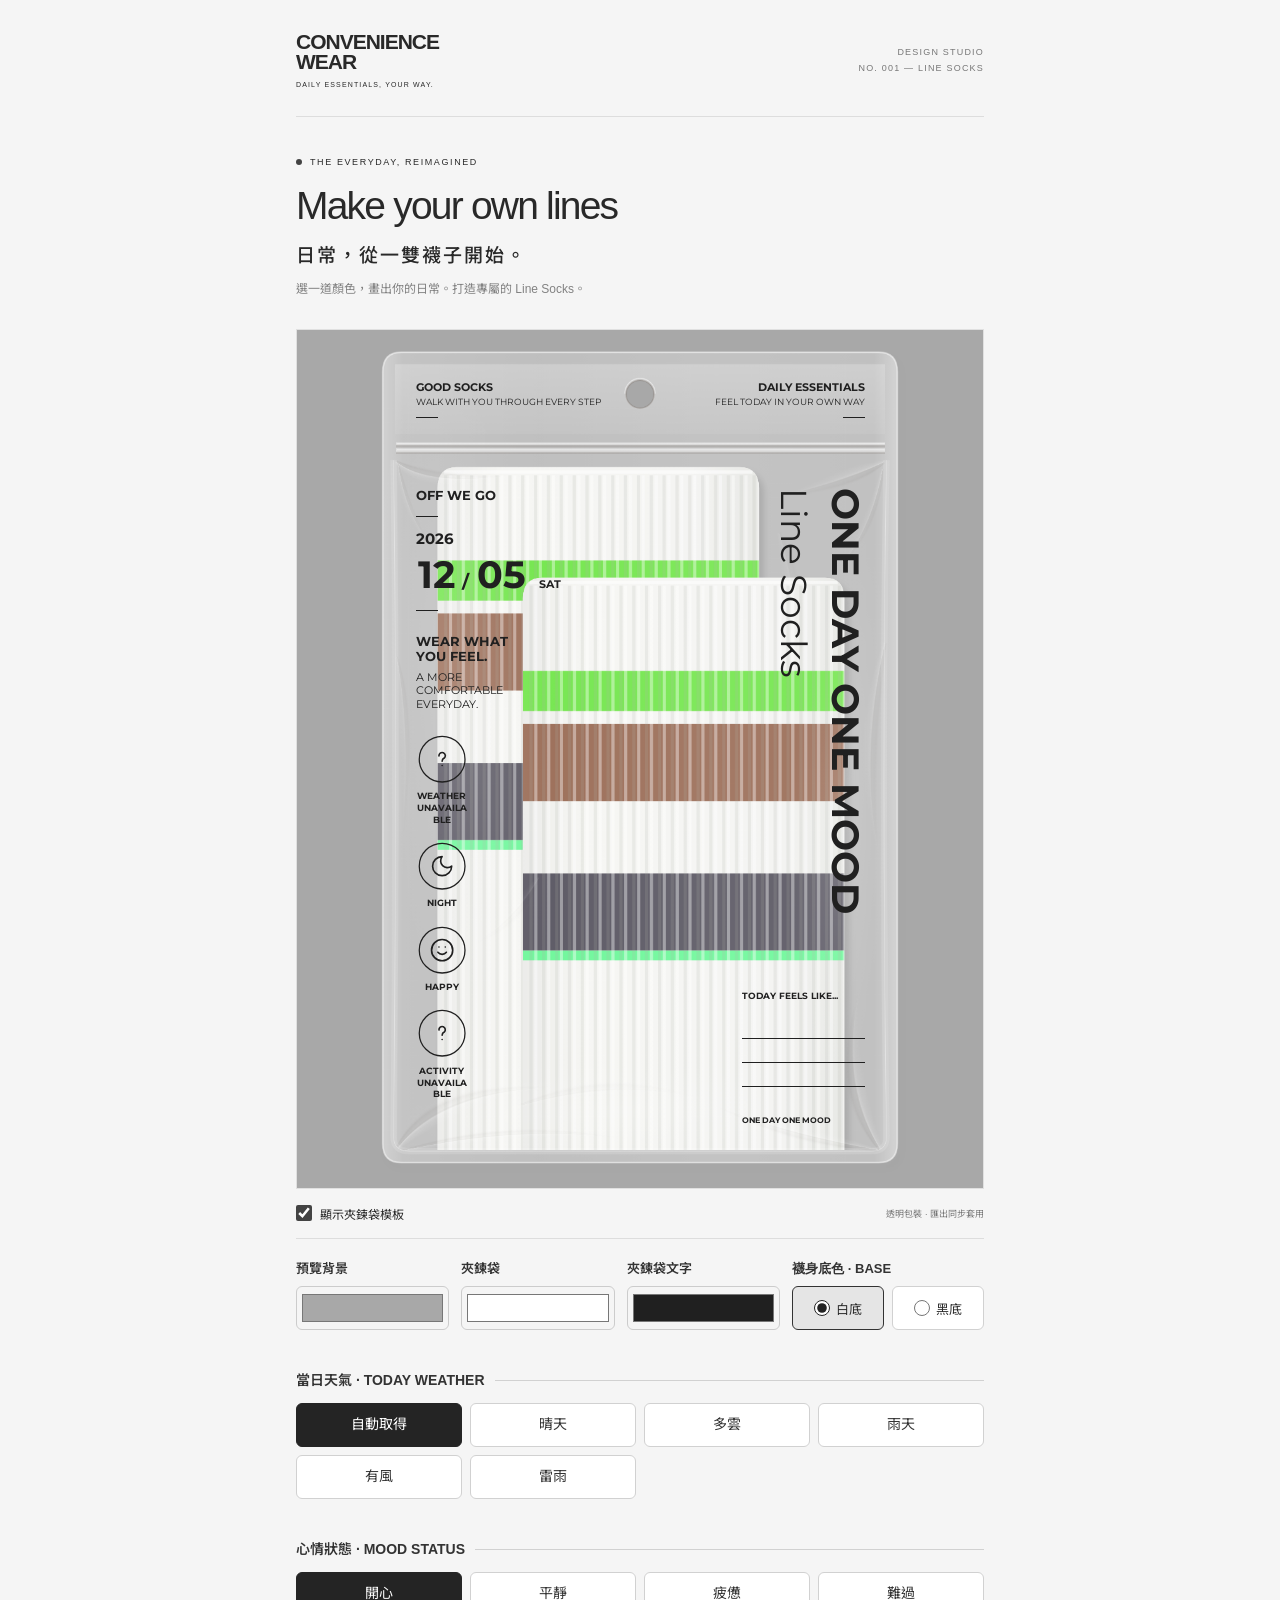
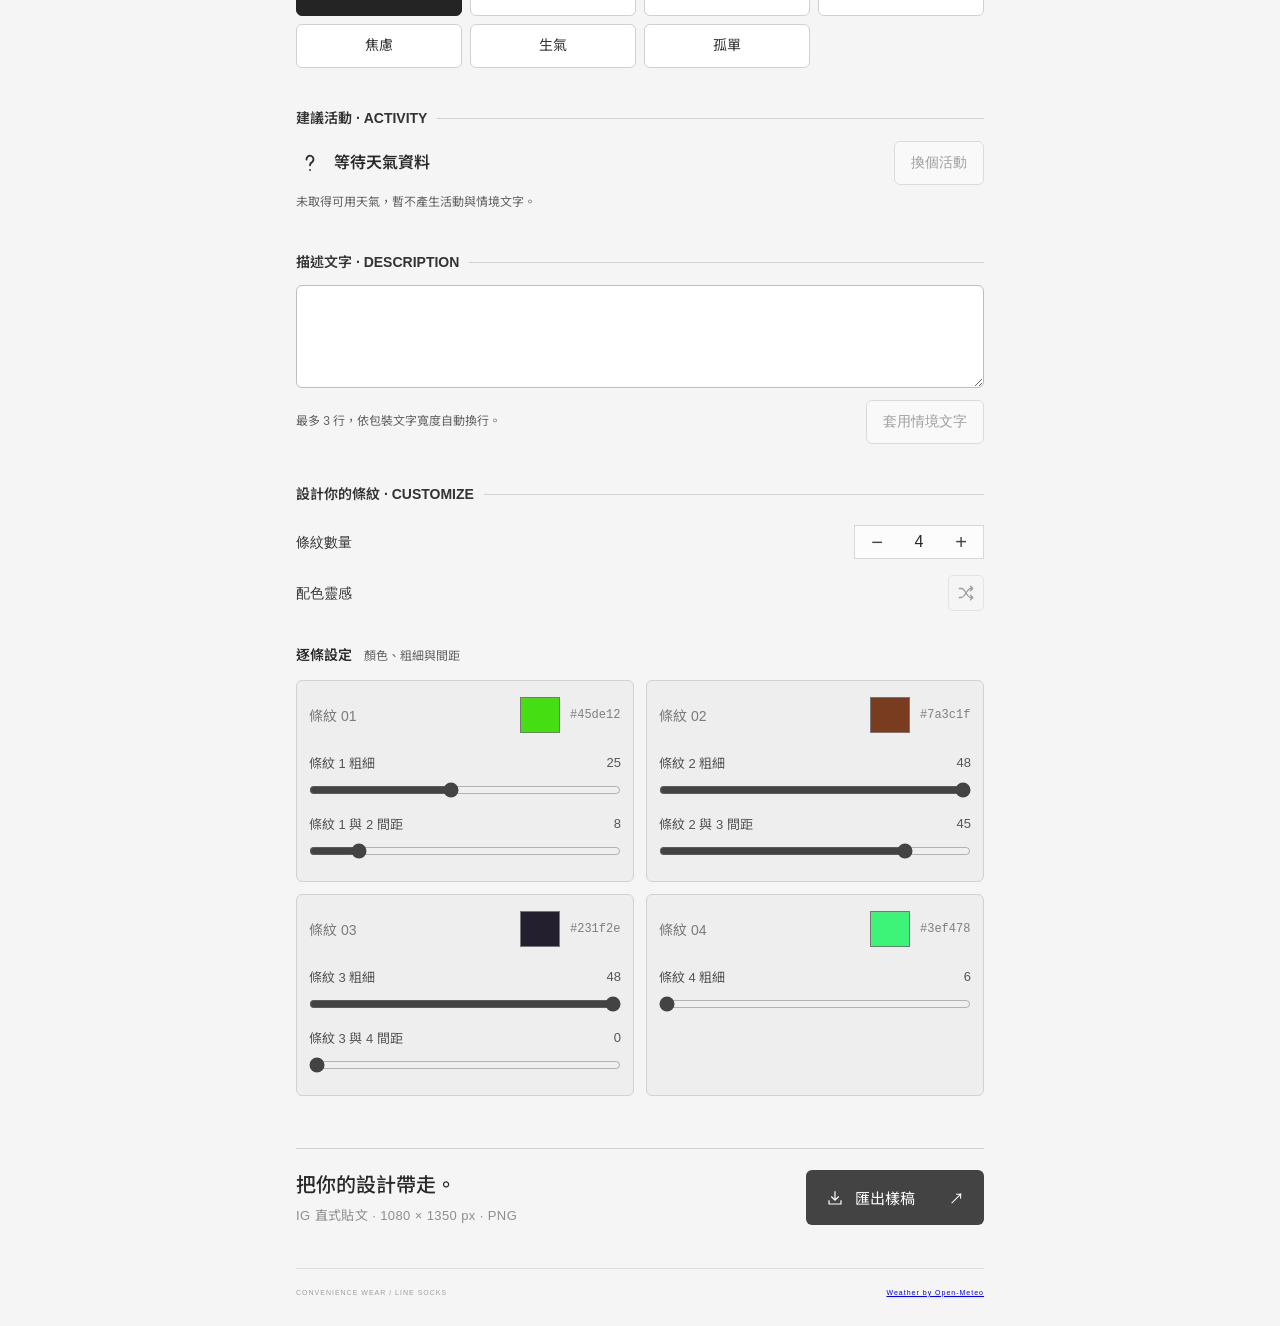
==== index.html @ b7a3df30 "Add files via upload" ====
<!doctype html>
<html lang="zh-Hant"><head>
<meta charset="UTF-8"><meta name="viewport" content="width=device-width, initial-scale=1">
<meta name="theme-color" content="#f5f5f5"><title>LINE SOCKS — 樣稿生成器</title>
<link rel="stylesheet" href="style.css"><script src="app.js" defer=""></script>
<link rel="stylesheet" href="https://fonts.googleapis.com/css2?family=Montserrat:wght@400;700&amp;display=swap"><link rel="stylesheet" href="https://fonts.googleapis.com/css2?family=Montserrat:wght@400;700&amp;display=swap"><link rel="stylesheet" href="https://fonts.googleapis.com/css2?family=Montserrat:wght@400;700&amp;display=swap"><link rel="stylesheet" href="https://fonts.googleapis.com/css2?family=Montserrat:wght@400;700&amp;display=swap"><link rel="stylesheet" href="https://fonts.googleapis.com/css2?family=Roboto%20Condensed:wght@400;700&amp;display=swap"><link rel="stylesheet" href="https://fonts.googleapis.com/css2?family=Montserrat:wght@400;700&amp;display=swap"><link rel="stylesheet" href="https://fonts.googleapis.com/css2?family=Oswald:wght@400;700&amp;display=swap"><link rel="stylesheet" href="https://fonts.googleapis.com/css2?family=Noto%20Sans%20TC:wght@400;700&amp;display=swap"><link rel="stylesheet" href="https://fonts.googleapis.com/css2?family=Inter:wght@400;700&amp;display=swap"><link rel="stylesheet" href="https://fonts.googleapis.com/css2?family=Roboto%20Condensed:wght@400;700&amp;display=swap"><link rel="stylesheet" href="https://fonts.googleapis.com/css2?family=Montserrat:wght@400;700&amp;display=swap"><script id="saved-developer-settings" type="application/json">{
  "version": 1,
  "textSizes": {
    "1": 14,
    "3": 14,
    "4": 20,
    "6": 24,
    "7": 60,
    "8": 18,
    "9": 20,
    "10": 18,
    "11": 16,
    "12": 16,
    "13": 16,
    "14": 14,
    "15": 14,
    "16": 14,
    "17": 14,
    "18": 60,
    "19": 56,
    "20": 14,
    "21": 16,
    "22": 16,
    "23": 16,
    "24": 16,
    "25": 12,
    "26": 12,
    "27": 12
  },
  "iconSizes": [
    40,
    40,
    40,
    40
  ],
  "ringSizes": [
    72,
    72,
    72,
    72
  ],
  "font": "Montserrat",
  "socks": {
    "scale": 260,
    "x": -160,
    "y": 710
  }
}</script></head>
<body>
<main class="app">
<header><a class="brand" href="./" aria-label="Line Socks 首頁">CONVENIENCE<br>WEAR<span>DAILY ESSENTIALS, YOUR WAY.</span></a><span class="edition">DESIGN STUDIO<br>NO. 001 — LINE SOCKS</span></header>
<section class="intro"><div class="eyebrow"><span class="dot"></span> THE EVERYDAY, REIMAGINED</div><h1>Make your own lines<span>日常，從一雙襪子開始。</span></h1><p>選一道顏色，畫出你的日常。打造專屬的 Line Socks。</p></section>
<section class="preview-section" aria-label="襪子樣稿預覽"><div class="preview-label"><span>YOUR LINE SOCKS</span><span><i></i> LIVE PREVIEW</span></div><canvas id="preview" width="1080" height="1350" aria-label="自訂條紋襪子預覽" class="" title="未取得天氣：請允許瀏覽器定位並確認網路。天色暫依本機 06:00–18:00 判斷。"></canvas><div id="package-text-layer" class="package-text-layer" aria-label="夾鍊袋文字">
  <div class="package-header">
    <div class="package-stack package-header-copy">
      <span class="package-text package-heading" data-text-key="0" data-size="18" style="font-size: 18px;">GOOD SOCKS</span>
      <span class="package-text package-small" data-text-key="1" data-size="11" style="font-size: 14px;">WALK WITH YOU THROUGH EVERY STEP</span>
      <div class="package-rule" aria-hidden="true"></div>
    </div>
    <div class="package-stack package-header-copy package-align-right">
      <span class="package-text package-heading" data-text-key="2" data-size="18" style="font-size: 18px;">DAILY ESSENTIALS</span>
      <span class="package-text package-small" data-text-key="3" data-size="11" style="font-size: 14px;">FEEL TODAY IN YOUR OWN WAY</span>
      <div class="package-rule" aria-hidden="true"></div>
    </div>
  </div>
  <div class="package-body">
    <div class="package-column package-left">
      <div class="package-stack package-date-block">
        <span class="package-text package-heading" data-text-key="4" data-size="22" style="font-size: 20px;">OFF WE GO</span>
        <div class="package-rule" aria-hidden="true"></div>
        <div class="package-stack package-calendar">
          <span class="package-text package-heading" data-text-key="6" data-size="24" data-dynamic="year" style="font-size: 24px;">2026</span>
          <div class="package-date-row">
            <div class="package-date-value">
              <span class="package-text package-heading" data-text-key="7" data-size="52" data-dynamic="month" style="font-size: 60px;">09</span>
              <span class="package-text package-heading" data-text-key="28" data-size="28" style="font-size: 28px;">/</span>
              <span class="package-text package-heading" data-text-key="29" data-size-source="7" data-size="52" data-dynamic="date" style="font-size: 60px;">13</span>
            </div>
            <span class="package-text package-heading" data-text-key="8" data-size="16" data-dynamic="weekday" style="font-size: 18px;">SUN</span>
          </div>
        </div>
        <div class="package-rule" aria-hidden="true"></div>
      </div>
      <div class="package-stack package-message">
        <span class="package-text package-heading" data-text-key="9" data-size="17" style="font-size: 20px;">WEAR WHAT YOU FEEL.</span>
        <span class="package-text" data-text-key="10" data-size="13" style="font-size: 18px;">A MORE COMFORTABLE EVERYDAY.</span>
      </div>
      <div class="package-status-list">
        <div class="package-status-item" data-status-index="0"><svg class="package-status-icon" aria-hidden="true" viewBox="0 0 76 76" width="76" height="76" data-icon="unknown"><circle fill="none" stroke="currentColor" stroke-width="2" cx="38" cy="38" r="36"></circle><svg viewBox="0 0 24 24" x="18" y="18" width="40" height="40"><path fill="none" stroke="currentColor" stroke-width="1.55" stroke-linecap="round" stroke-linejoin="round" d="M9 9a3 3 0 1 1 5 2c-2 1-2 2-2 3 M12 18h.01"></path></svg></svg><span class="package-text package-caption package-heading" data-text-key="14" data-size="12" data-dynamic="weather" style="font-size: 14px;">WEATHER UNAVAILABLE</span></div>
        <div class="package-status-item" data-status-index="1"><svg class="package-status-icon" aria-hidden="true" viewBox="0 0 76 76" width="76" height="76" data-icon="sunny"><circle fill="none" stroke="currentColor" stroke-width="2" cx="38" cy="38" r="36"></circle><svg viewBox="0 0 24 24" x="18" y="18" width="40" height="40"><path fill="none" stroke="currentColor" stroke-width="1.55" stroke-linecap="round" stroke-linejoin="round" d="M12 2v2 M12 20v2 M4.93 4.93l1.41 1.41 M17.66 17.66l1.41 1.41 M2 12h2 M20 12h2 M6.34 17.66l-1.41 1.41 M19.07 4.93l-1.41 1.41 M16 12a4 4 0 1 1-8 0 4 4 0 0 1 8 0"></path></svg></svg><span class="package-text package-caption package-heading" data-text-key="15" data-size="12" data-dynamic="day" style="font-size: 14px;">DAY</span></div>
        <div class="package-status-item" data-status-index="2"><svg class="package-status-icon" aria-hidden="true" viewBox="0 0 76 76" width="76" height="76" data-icon="happy"><circle fill="none" stroke="currentColor" stroke-width="2" cx="38" cy="38" r="36"></circle><svg viewBox="0 0 24 24" x="18" y="18" width="40" height="40"><path fill="none" stroke="currentColor" stroke-width="1.55" stroke-linecap="round" stroke-linejoin="round" d="M12 22a10 10 0 1 0 0-20 10 10 0 0 0 0 20 M8 14s1.5 2 4 2 4-2 4-2 M9 9h.01 M15 9h.01"></path></svg></svg><span class="package-text package-caption package-heading" data-text-key="16" data-size="12" data-dynamic="mood" style="font-size: 14px;">HAPPY</span></div>
        <div class="package-status-item" data-status-index="3"><svg class="package-status-icon" aria-hidden="true" viewBox="0 0 76 76" width="76" height="76" data-icon="dream"><circle fill="none" stroke="currentColor" stroke-width="2" cx="38" cy="38" r="36"></circle><svg viewBox="0 0 24 24" x="18" y="18" width="40" height="40"><path fill="none" stroke="currentColor" stroke-width="1.55" stroke-linecap="round" stroke-linejoin="round" d="M21 15a4 4 0 0 1-4 4H8l-5 3V7a4 4 0 0 1 4-4h10a4 4 0 0 1 4 4Z"></path></svg></svg><span class="package-text package-caption package-heading" data-text-key="17" data-dynamic="activity" data-size="12" style="font-size: 14px;">THOUGHT</span></div>
      </div>
    </div>
    <div class="package-column package-right">
      <div class="package-brand">
        <span class="package-text package-product" data-text-key="19" data-size="36" style="font-size: 56px;">Line Socks</span>
        <span class="package-text package-heading package-slogan" data-text-key="18" data-size="52" style="font-size: 60px;">ONE DAY ONE MOOD</span>
      </div>
      <div class="package-stack package-note">
        <span class="package-text package-heading" data-text-key="20" data-size="17" style="font-size: 14px;">TODAY FEELS LIKE...</span>
        <div class="package-note-lines">
          <span class="package-text package-description" data-text-key="22" data-size="14" data-dynamic="note"></span>
          <div class="package-rule package-rule-full" aria-hidden="true"></div>
          <div class="package-rule package-rule-full" aria-hidden="true"></div>
          <div class="package-rule package-rule-full" aria-hidden="true"></div>
        </div>
      </div>
      <span class="package-text package-heading package-footer-copy" data-text-key="25" data-size="15" style="font-size: 12px;">ONE DAY ONE MOOD</span>
    </div>
  </div>
</div><div class="preview-footer"><span>CREW SOCKS / RIBBED COTTON</span><span>01 — 01</span></div></section>
<div class="packaging-control"><label for="packaging"><input id="packaging" type="checkbox" checked=""> 顯示夾鍊袋模板</label><span>透明包裝 · 匯出同步套用</span></div>
<details class="developer-panel" id="developer-panel" style="display: none"><summary aria-label="展開或收合開發者工具" title="開發者工具"><svg viewBox="0 0 24 24" width="18" height="18" fill="none" stroke="currentColor" stroke-width="1.5" aria-hidden="true"><path d="m9 3-1 3-3 1-2 4 2 2v3l4 3 3-1 3 1 4-3v-3l2-2-2-4-3-1-1-3Z"></path><circle cx="12" cy="11" r="3"></circle></svg>開發者工具<span>包裝與襪子設定</span></summary><div class="developer-body"><p>尺寸以 1080 × 1350 畫布為基準。放大文字可能超出原有版面。</p><button type="button" id="save-html-settings">儲存設定到 HTML</button><p id="save-html-status" role="status"></p><button type="button" id="reset-package-sizes" class="text-button">重設包裝尺寸</button><label class="font-picker" for="package-font">包裝字型<select id="package-font"><option value="Arial">Arial（系統預設）</option><option value="Inter">Inter</option><option value="Roboto">Roboto</option><option value="Roboto Condensed">Roboto Condensed</option><option value="Montserrat">Montserrat</option><option value="Mallory">Mallory（本機字型）</option><option value="Oswald">Oswald</option><option value="Noto Sans TC">Noto Sans TC</option></select></label><p id="font-status" role="status">Google Fonts 已載入</p><h3>袋內襪子位置與縮放</h3><p class="axis-help">X：左右移動 · Y：上下移動。超出袋身的部分會自動裁切；僅套用於顯示夾鍊袋時。</p><label class="sock-axis" for="bag-sock-scale"><span>縮放</span><output id="bag-sock-scale-value" for="bag-sock-scale">260%</output><input id="bag-sock-scale" type="range" min="25" max="400" step="1" value="100"></label><label class="sock-axis" for="bag-sock-x"><span>X 軸位置</span><output id="bag-sock-x-value" for="bag-sock-x">-160 px</output><input id="bag-sock-x" type="range" min="-600" max="600" step="1" value="0"></label><label class="sock-axis" for="bag-sock-y"><span>Y 軸位置</span><output id="bag-sock-y-value" for="bag-sock-y">710 px</output><input id="bag-sock-y" type="range" min="-800" max="800" step="1" value="0"></label><button id="reset-bag-socks" type="button" class="text-button">重設袋內襪子</button><h3>文字字級</h3><div id="package-font-controls"></div><h3>圖示與外圈尺寸</h3><div id="package-icon-controls"></div></div></details>
<section class="scene-editor user-section" aria-label="配色設定"><div id="scene-color-controls"></div><div class="sock-base-inline" role="group" aria-labelledby="sock-base-label"><span id="sock-base-label" class="control-title">襪身底色 · BASE</span><div class="sock-base-options"><label><input type="radio" name="sock-base" value="white" checked> 白底</label><label><input type="radio" name="sock-base" value="black"> 黑底</label></div></div></section>
<section class="mood-editor user-section" aria-labelledby="weather-title"><div class="mood-fields"><fieldset class="icon-field"><legend id="weather-title" class="control-title">當日天氣 · TODAY WEATHER</legend><div id="weather-choice" class="icon-options"></div></fieldset></div></section>
<section class="mood-editor user-section" aria-labelledby="mood-title"><div class="mood-fields"><fieldset class="icon-field"><legend id="mood-title" class="control-title">心情狀態 · MOOD STATUS</legend><div id="mood-choice" class="icon-options"></div></fieldset></div></section>
<section class="mood-editor user-section" aria-labelledby="activity-title"><div class="mood-fields"><fieldset class="icon-field activity-field"><legend id="activity-title" class="control-title">建議活動 · ACTIVITY</legend>
<div class="activity-toolbar"><div id="activity-result" class="activity-result" aria-live="polite">等待情境資料</div>
<button type="button" id="regenerate-activity" disabled>換個活動</button></div>
<p id="scenario-status" role="status">載入情境資料中…</p>
<label id="scenario-file-field" hidden>載入情境 JSON<input id="scenario-file" type="file" accept=".json,application/json"></label>
</fieldset></div></section>
<section class="mood-editor user-section" aria-labelledby="description-title"><div class="mood-fields"><div class="note-field"><label id="description-title" for="mood-note" class="control-title">描述文字 · DESCRIPTION</label><textarea id="mood-note" rows="3" aria-describedby="note-help"></textarea><div class="note-toolbar"><span id="note-help">最多 3 行，依包裝文字寬度自動換行。</span><button type="button" id="apply-thought" disabled>套用情境文字</button></div></div></div></section>
<section class="editor user-section" aria-labelledby="editor-title"><div class="section-heading"><h2 id="editor-title" class="control-title">設計你的條紋 · CUSTOMIZE</h2></div>
<div class="control-row"><label for="count" class="setting-label"><span class="number">01</span>條紋數量</label><div class="stepper"><button id="minus" aria-label="減少條紋" type="button">−</button><output id="count-output">6</output><button id="plus" aria-label="增加條紋" type="button" disabled="">+</button></div><input type="hidden" id="count" value="6"></div>
<div class="preset-row scenario-palette-row">

<div class="palette-toolbar"><span id="palette-label" class="setting-label"><span class="number">02</span>配色靈感</span><div id="presets" aria-labelledby="palette-label"></div><button id="generate-stripes" type="button" disabled aria-label="重組條紋" title="重組條紋"><svg width="18" height="18" viewBox="0 0 24 24" fill="none" stroke="currentColor" stroke-width="1.7" stroke-linecap="round" stroke-linejoin="round" aria-hidden="true"><path d="m18 3 3 3-3 3M18 15l3 3-3 3M3 6h3c5 0 7 12 12 12h3M3 18h3c2 0 4-3 6-6s4-6 6-6h3"/></svg></button></div>
</div>
<section class="stripe-settings" aria-labelledby="stripe-settings-title"><h3 id="stripe-settings-title">逐條設定<span>顏色、粗細與間距</span></h3><div id="colors"></div></section>

</section>
<section class="export-section"><div><h2>把你的設計帶走。</h2><p>IG 直式貼文 · 1080 × 1350 px · PNG</p></div><button id="export" type="button"><svg width="18" height="18" viewBox="0 0 24 24" fill="none" stroke="currentColor" stroke-width="1.6" aria-hidden="true"><path d="M12 3v12m-5-5 5 5 5-5M4 15v5h16v-5"></path></svg>匯出樣稿<span>↗</span></button><p id="status" role="status" aria-live="polite"></p></section>
<footer><span>CONVENIENCE WEAR / LINE SOCKS</span><a href="https://open-meteo.com/" target="_blank" rel="noopener noreferrer">Weather by Open-Meteo</a></footer>
</main>

<div id="codex-browser-sidebar-comments-root" style="position: fixed; inset: 0px; pointer-events: none; z-index: 2147483647;"></div>

</body></html>
---- style.css ----
:root{color-scheme:light;--paper:#f5f5f5;--ink:#292929;--muted:#888888;--line:#dddddd;--accent:#434343}*{box-sizing:border-box}body{margin:0;background:var(--paper);color:var(--ink);font-family:Arial,"Noto Sans TC",sans-serif;-webkit-font-smoothing:antialiased}button,input{font:inherit}button{cursor:pointer}button:focus-visible,a:focus-visible,input:focus-visible{outline:3px solid #afafaf;outline-offset:4px}.app{max-width:768px;margin:auto;padding:0 40px}header{display:flex;align-items:center;justify-content:space-between;border-bottom:1px solid var(--line);padding:32px 0 27px}.brand{font-size:21px;line-height:.95;letter-spacing:-1px;font-weight:900;text-decoration:none;color:var(--ink)}.brand span{display:block;font-size:7px;letter-spacing:1.15px;margin-top:10px;font-weight:400}.edition{text-align:right;font-size:9px;letter-spacing:1.2px;line-height:1.8;color:#777777}.intro{padding:40px 0 29px}.eyebrow{font-size:9px;letter-spacing:1.6px;display:flex;gap:8px;align-items:center}.dot{height:6px;width:6px;border-radius:50%;background:var(--accent)}h1{font-size:39px;letter-spacing:-1.8px;font-weight:500;margin:17px 0 12px}h1 span{display:block;font-size:19px;letter-spacing:2px;margin-top:12px;font-weight:500}.intro p{font-size:12px;color:#828282;line-height:1.8;margin:0}.preview-section{position:relative;border:1px solid #e0e0e0;background:#ebebeb;overflow:hidden}.preview-label,.preview-footer{position:absolute;left:22px;right:22px;display:flex;justify-content:space-between;z-index:1;font-size:8px;letter-spacing:1.1px;color:#787878}.preview-label{top:20px}.preview-label span:last-child{display:flex;align-items:center;gap:5px}.preview-label i{width:4px;height:4px;background:#717171;border-radius:50%}.preview-footer{bottom:17px;font-size:7px}canvas{display:block;width:100%;height:auto}.editor{margin-top:31px}.section-heading{display:flex;justify-content:space-between;align-items:center;padding-bottom:20px;border-bottom:1px solid var(--line)}h2,h3{margin:0;font-size:14px;font-weight:500}.section-heading h2 span{font-size:11px;color:#949494;margin-left:10px;font-weight:400}.text-button{background:none;border:0;font-size:11px;color:#7b7b7b;padding:8px 0 8px 12px}.control-row{display:flex;align-items:center;justify-content:space-between;flex-wrap:wrap;padding:20px 0;border-bottom:1px solid var(--line)}label,h3{font-size:12px}.number{font-size:9px;letter-spacing:.5px;color:#989898;margin-right:13px}.stepper{display:flex;align-items:center;border:1px solid #d8d8d8;background:#fcfcfc;height:34px}.stepper button{border:0;background:none;width:36px;height:32px;font-size:19px;color:var(--accent)}.stepper button:disabled{opacity:.25;cursor:default}.stepper output{font-size:12px;min-width:29px;text-align:center}.thickness output{font-size:11px;color:#777777}.range-wrap{width:100%;display:flex;align-items:center;gap:16px;margin-top:21px;color:#929292;font-size:10px}input[type=range]{width:100%;height:3px;accent-color:var(--accent);cursor:pointer}.color-heading{display:flex;align-items:center;justify-content:space-between;padding:23px 0 17px}.color-heading>span{font-size:9px;color:#979797}.color-row{display:flex;align-items:center;gap:11px;margin-bottom:9px;background:#eeeeee;padding:11px 13px}.color-row>span{font-size:10px;min-width:47px;color:#7a7a7a}.swatches{display:flex;gap:8px;flex:1}.swatch{border:2px solid transparent;background:var(--swatch);width:23px;height:23px;border-radius:50%;box-shadow:inset 0 0 0 1px #0000000c;padding:0}.swatch[aria-pressed=true]{outline:1px solid var(--accent);outline-offset:3px}.custom-color{width:24px;height:24px;padding:0;border:0;background:none;cursor:pointer}.hex{font-family:monospace;font-size:10px;color:#7f7f7f;min-width:51px}.preset-row{display:flex;align-items:center;gap:15px;padding:16px 0 4px}.preset-row>span{font-size:10px;color:#8e8e8e}#presets{display:flex;gap:7px}.preset{display:flex;gap:3px;border:1px solid #dbdbdb;border-radius:20px;padding:7px 10px;background:transparent}.preset i{width:10px;height:10px;border-radius:50%}.export-section{margin-top:29px;border-top:1px solid var(--line);padding:26px 0 23px;display:flex;align-items:center;justify-content:space-between;flex-wrap:wrap}.export-section h2{font-size:15px}.export-section p{font-size:9px;color:#8e8e8e;letter-spacing:.4px;margin:8px 0 0}#export{display:flex;align-items:center;gap:11px;background:var(--accent);color:white;border:0;padding:17px 20px;font-size:12px;min-width:178px}#export:hover{background:#333333}#export>span{margin-left:auto}#export:disabled{opacity:.6}#status{width:100%;min-height:13px}footer{padding:20px 0 30px;border-top:1px solid var(--line);display:flex;justify-content:space-between;font-size:7px;letter-spacing:1px;color:#9d9d9d}@media(min-width:600px){.preview-section{max-height:650px}canvas{width:100%;max-height:650px;object-fit:contain}}@media(max-width:520px){.app{padding:0 20px}header{padding:24px 0}.intro{padding-top:31px}h1{font-size:32px}h1 span{font-size:17px}.preview-label{left:14px;right:14px;font-size:6px}.preview-footer{left:14px;right:14px;font-size:5px}.swatches{gap:7px}.swatch{width:20px;height:20px}.color-row{gap:8px;padding:12px 10px}.hex{display:none}.export-section{gap:18px}#export{width:100%;justify-content:center}#export>span{margin-left:0}footer{font-size:6px;letter-spacing:.5px}}@media(prefers-reduced-motion:no-preference){button{transition:background .15s,opacity .15s}}

/* Keep the on-screen artwork identical to the exported 4:5 image. */
.preview-section{background:#f16625;max-height:none}.preview-label,.preview-footer{display:none}canvas{max-height:none;object-fit:initial}

.stripe-slider{display:grid;grid-template-columns:1fr auto;align-items:center;gap:12px;background:#eeeeee;padding:4px 14px 18px;margin-top:-9px;margin-bottom:12px}.stripe-slider label{font-size:10px;color:#7a7a7a}.stripe-slider output{font-size:11px;font-variant-numeric:tabular-nums;color:var(--accent)}.stripe-slider input{grid-column:1/-1;margin:4px 0;width:100%;height:4px}.gap-slider{margin:0 0 12px;padding:8px 14px 16px;background:transparent;border-left:2px solid #dbdbdb}.color-heading>span{text-align:right;line-height:1.6;margin-left:12px}

.packaging-control{display:flex;justify-content:space-between;align-items:center;gap:12px;padding:16px 0;border-bottom:1px solid var(--line)}.packaging-control label{display:flex;align-items:center;gap:8px;font-size:12px;cursor:pointer}.packaging-control input{accent-color:var(--accent);width:16px;height:16px;margin:0}.packaging-control>span{font-size:9px;color:#777;text-align:right}

.mood-editor{margin-top:28px;padding-top:24px;border-top:1px solid var(--line)}.mood-editor h2 span{font-size:11px;color:#888;margin-left:10px}.mood-editor p{font-size:11px;color:#777;line-height:1.6}.mood-fields{display:grid;grid-template-columns:1fr 1fr;gap:16px}.mood-fields label{display:flex;flex-direction:column;gap:9px;font-size:10px;letter-spacing:.6px;position: relative}.mood-fields select,.mood-fields textarea{border:1px solid #ccc;background:#fff;color:#222;padding:12px;width:100%;border-radius:0;font:12px Arial,sans-serif}.note-field{grid-column:1/-1}.mood-fields textarea{resize:vertical;line-height:1.7}.note-field span{font-size:10px;color:#777;letter-spacing:0;position: absolute;bottom: 14px;right: 0;}@media(max-width:380px){.mood-fields{grid-template-columns:1fr}}

.icon-field{border:0;padding:0;margin:0;min-width:0;grid-column:1/-1}.icon-field legend{font-size:11px;margin-bottom:10px}.icon-options{display:flex;gap:8px;flex-wrap:wrap}.icon-option{display:flex;flex-direction:column;align-items:center;gap:7px;min-width:64px;padding:10px 13px;border:1px solid #ccc;background:#fafafa;color:#555;font-size:10px}.icon-option[aria-pressed=true]{border-color:#222;background:#e5e5e5;color:#111;box-shadow:inset 0 0 0 1px #222}.option-symbol{font-family:Arial,sans-serif;font-size:25px;line-height:30px;filter:grayscale(1)}

.icon-options{display:grid;grid-template-columns:repeat(4,minmax(0,1fr));gap:8px}.icon-option{min-width:0;min-height:84px;padding:13px 6px;gap:9px;border-radius:3px}.option-symbol{display:flex;align-items:center;justify-content:center;width:28px;height:28px;filter:none}.option-symbol svg{display:block;width:28px;height:28px}.icon-field{padding:17px 0;border-top:1px solid #dedede}.icon-field legend{padding:0 6px 0 0;font-size:11px;color:#555}.mood-fields{gap:13px}.mood-editor h2{margin-bottom:15px}#local-date{padding:12px 14px;background:#ededed;font-variant-numeric:tabular-nums;margin-bottom:23px}.note-field{padding-top:10px}.icon-option[aria-pressed=true]{background:#242424;color:#fff;border-color:#242424;box-shadow:none}.day-night-status{display:flex;align-items:center;gap:10px;min-height:52px;padding:10px 13px;border:1px solid #ccc;background:#fafafa;font-size:11px;font-weight:700;letter-spacing:.8px}.day-night-status svg{width:25px;height:25px}

.developer-panel{margin-top:12px;border:1px solid #d5d5d5;background:#f0f0f0}.developer-panel summary{display:flex;align-items:center;gap:9px;padding:15px;cursor:pointer;font-size:12px;list-style:none}.developer-panel summary::-webkit-details-marker{display:none}.developer-panel summary>span{margin-left:auto;font-size:10px;color:#777}.developer-panel summary::after{content:'+';font-size:18px}.developer-panel[open] summary::after{content:'−'}.developer-body{padding:0 16px 20px;border-top:1px solid #ddd}.developer-body>p{font-size:11px;color:#777;line-height:1.7}.developer-body h3{margin:20px 0 12px}.developer-size-row{display:grid;grid-template-columns:minmax(0,1fr) 64px 18px;align-items:center;gap:9px;padding:8px 0;border-bottom:1px solid #dedede;font-size:10px}.developer-size-row>span:first-child{overflow-wrap:anywhere;line-height:1.5}.developer-size-row input{width:64px;border:1px solid #ccc;background:#fff;color:#222;padding:7px;font-size:12px}.developer-size-row>span:last-child{color:#888}

/* Viewport-level developer tools, independent of the page's 768px column. */
.developer-panel{position:fixed;z-index:100;right:16px;top:88px;margin:0;width:44px;border:1px solid #d5d5d5;border-radius:8px;background:#f5f5f5;box-shadow:0 6px 24px #00000018}
.developer-panel:not([open]) summary{width:42px;height:44px;padding:12px;gap:0;font-size:0;justify-content:center}
.developer-panel:not([open]) summary>span,.developer-panel:not([open]) summary::after{display:none}
.developer-panel summary svg{flex-shrink:0}
.developer-panel[open]{width:min(360px,calc(100vw - 32px));max-height:calc(100dvh - 104px);display:flex;flex-direction:column;overflow:hidden}
.developer-panel[open] summary{flex-shrink:0;min-height:48px;padding:14px;font-size:12px;background:#f5f5f5}
.developer-panel[open] .developer-body{overflow-y:auto;overscroll-behavior:contain;min-height:0}
@media(max-width:520px){.developer-panel{right:10px;top:16px}.developer-panel[open]{width:min(360px,calc(100vw - 20px));max-height:calc(100dvh - 32px)}}

/* Explicit body height also works with the native details content wrapper. */
.developer-panel[open] .developer-body{
  box-sizing:border-box;
  max-height:calc(100vh - 156px);
  max-height:calc(100dvh - 156px);
  overflow-y:auto;
  overflow-x:hidden;
  overscroll-behavior-y:contain;
  scrollbar-gutter:stable;
  scrollbar-width:thin;
  scrollbar-color:#999 #ededed;
}
.developer-body::-webkit-scrollbar{width:8px}
.developer-body::-webkit-scrollbar-track{background:#ededed}
.developer-body::-webkit-scrollbar-thumb{background:#999;border:2px solid #ededed;border-radius:8px}
@media(max-width:520px){
  .developer-panel[open] .developer-body{
    max-height:calc(100vh - 84px);
    max-height:calc(100dvh - 84px);
  }
}

.font-picker{display:flex;flex-direction:column;gap:10px;margin-top:18px;font-size:12px}.font-picker select{width:100%;padding:10px;border:1px solid #ccc;background:white;color:#222}#font-status{font-size:10px;line-height:1.6;color:#777}

.sock-axis{display:grid;grid-template-columns:1fr auto;gap:12px;padding:13px 0;font-size:11px}.sock-axis output{font-variant-numeric:tabular-nums;color:#666}.sock-axis input{grid-column:1/-1;margin:5px 0;height:5px}.axis-help{font-size:10px;color:#777;line-height:1.7}

.scene-editor{margin-top:28px;padding-top:24px;border-top:1px solid var(--line)}#scene-color-controls{display:grid;grid-template-columns:repeat(3,minmax(0,1fr));gap:12px;margin-top:18px}.scene-color-field{border:0;padding:10px 0;margin:0;min-width:0}.scene-color-field legend{font-size:12px;padding:0}.scene-color-row{display:flex;padding:0}.scene-color-row .custom-color{width:100%;height:44px;border:1px solid #ccc;border-radius:3px;padding:3px;cursor:pointer}#mood-choice{grid-template-columns:repeat(4,minmax(0,1fr))}

/* Neutral translucent shadow blends with every preview background.
   Canvas reads these CSS values so downloaded PNGs retain the same shadow. */
#preview{
  --sock-shadow-color:rgba(0,0,0,.22);
  --sock-shadow-blur:12px;
  --sock-shadow-x:7px;
  --sock-shadow-y:10px;
}


#save-html-settings{padding:10px 14px;border:0;background:#242424;color:white;font-size:12px;cursor:pointer}#save-html-status{font-size:11px;line-height:1.7;color:#666}#preview{cursor:grab}#preview.dragging-socks{cursor:grabbing}




/* Packaging typography: one print surface, normal-flow HTML within its padding. */
.package-text-layer{
 position:absolute;inset:0 auto auto 0;width:1080px;height:1350px;
 padding:80px 186px 96px 188px;box-sizing:border-box;z-index:2;
 display:flex;flex-direction:column;gap:112px;overflow:hidden;
 color:#202020;font-family:var(--package-font,Arial,sans-serif);pointer-events:none;
}
.package-text-layer[hidden]{display:none}
.package-text-layer *{position:static;box-sizing:border-box}
.package-header{display:grid;grid-template-columns:1fr 1fr;gap:56px;align-items:start}
.package-stack{display:flex;flex-direction:column;align-items:flex-start;gap:1em}
.package-header-copy{gap:4px;font-size:11px}
.package-align-right{align-items:flex-end;text-align:right}
.package-text{display:block;margin:0;padding:0;line-height:1.2;letter-spacing:normal;white-space:normal;overflow-wrap:anywhere;font-weight:400;font-family:inherit}
.package-heading{font-weight:700}
.package-small{white-space:nowrap}
.package-rule{width:34px;height:1px;min-height:1px;flex-shrink:0;background:currentColor}
.package-header-copy .package-rule{margin-top:10px}
.package-body{display:grid;grid-template-columns:minmax(0,1fr) 194px;column-gap:76px;align-items:start;min-height:0}
.package-column{display:flex;flex-direction:column;align-items:flex-start;gap:36px;min-width:0}
.package-date-block{gap:20px;width:100%}
.package-calendar{gap:6px}
.package-date-row{display:flex;align-items:baseline;gap:16px;white-space:nowrap}
.package-date-value{display:flex;align-items:baseline;gap:8px;white-space:nowrap}
.package-date-row .package-text{white-space:nowrap;padding: 0 2px;}
.package-message{gap:10px;width:100%;max-width: 168px;}
.package-status-list{display:flex;flex-direction:column;gap:26px;width:80px}
.package-status-item{display:flex;flex-direction:column;align-items:center;gap:12px;width:100%}
.package-status-icon{display:block;flex-shrink:0;overflow:visible}
.package-caption{text-align:center;width:100%;white-space:normal;overflow-wrap:anywhere;line-height:1.3}
.package-brand{display:flex;align-items:flex-start;justify-content:flex-end;gap:20px;width:100%}
.package-brand .package-text{writing-mode:vertical-rl;text-orientation:sideways;white-space:nowrap;line-height:1.05;overflow-wrap:normal}
.package-right{gap:40px;width:100%}
.package-note{gap:22px;width:100%;margin-top: 80px}
.package-note-lines{--note-leading:36px;display:grid;grid-template-columns:minmax(0,1fr);grid-template-rows:repeat(3,var(--note-leading));width:100%}
.package-description{grid-area:1 / 1 / 4 / 2;line-height:var(--note-leading);white-space:pre;overflow:hidden;min-width:0}
.package-note-lines>.package-rule{grid-column:1;align-self:end;margin-bottom:2px}
.package-note-lines>.package-rule:nth-child(2){grid-row:1}
.package-note-lines>.package-rule:nth-child(3){grid-row:2}
.package-note-lines>.package-rule:nth-child(4){grid-row:3}
.package-rule-full{width:100%}
.package-footer-copy{margin-top:4px}

.activity-result{display:flex;align-items:center;gap:12px;padding:12px 0;font-size:15px;font-weight:600}.activity-result svg{width:28px;height:28px;fill:none;stroke:currentColor;stroke-width:1.55;stroke-linecap:round;stroke-linejoin:round}#scenario-status{font-size:12px;line-height:1.6;color:#666}#scenario-file-field:not([hidden]){display:flex;flex-direction:column;gap:8px;margin-top:12px}#apply-thought{align-self:flex-start;margin:8px 0}button:disabled{opacity:.45;cursor:not-allowed}

.icon-option.text-option{min-height:44px;padding:12px 6px;font-size:13px;justify-content:center}.text-option:focus-visible{outline:2px solid #222;outline-offset:3px}

:root{--package-font:Arial,sans-serif}
#mood-note,.package-description{font-family:var(--package-font);font-weight:400}

#presets{display:flex;flex-wrap:wrap;gap:8px}.preset[aria-pressed="true"]{outline:2px solid #222;outline-offset:2px}.preset>span{font-size:11px;margin-right:4px}.color-row{display:flex;align-items:center;gap:12px}.color-row>.custom-color{margin-left:auto}

.sock-base-field{margin-top:20px}.sock-base-options{display:flex;gap:24px}.sock-base-options label{display:flex;align-items:center;gap:6px;font-size:13px;cursor:pointer}.sock-base-options input{accent-color:#222}

/* User-panel system: 14px controls, 44px targets, 8/12/20px spacing. */
:root{--ui-border:#d1d1d1;--ui-muted:#626262;--ui-radius:6px}
.scene-editor,.mood-editor,.editor{margin-top:20px;padding-top:20px;border-top:1px solid var(--ui-border)}
#scene-color-controls{margin:0;gap:12px}.scene-color-field{padding:0}
.scene-color-field legend{font-size:13px;font-weight:600;margin-bottom:8px;line-height:1.5;color:#333}
.scene-color-row .custom-color{height:44px;border-radius:var(--ui-radius)}
.mood-fields{display:grid;grid-template-columns:minmax(0,1fr);gap:20px}
.mood-fields>.icon-field,.mood-fields>.note-field{grid-column:1/-1;padding:0;border:0;margin:0;min-width:0}
.mood-fields .control-title,.editor .control-title{display:flex;align-items:center;gap:10px;width:100%;min-width:0;margin:0;padding:0;font:600 14px/1.5 Arial,"Noto Sans TC",sans-serif;letter-spacing:0;color:#333}
.mood-fields .control-title::after,.editor .control-title::after{content:"";flex:1 0 16px;height:1px;background:var(--ui-border)}
.mood-fields legend.control-title{margin-bottom:12px}
.mood-fields .icon-options{gap:8px}
.mood-fields .text-option{min-height:44px;padding:10px 8px;font-size:14px;line-height:1.4;border-radius:var(--ui-radius);border:1px solid var(--ui-border);background:#fff;color:#333}
.mood-fields .text-option[aria-pressed=true]{background:#242424;border-color:#242424;color:#fff}
.activity-toolbar{display:flex;align-items:center;justify-content:space-between;gap:12px}
.activity-toolbar .activity-result{min-width:0;padding:0;font-size:16px;line-height:1.5;gap:10px}
.mood-editor #scenario-status{margin:8px 0 0;font-size:12px;line-height:1.6;color:var(--ui-muted)}
#regenerate-activity,#apply-thought,.palette-toolbar #generate-stripes{min-height:44px;padding:10px 16px;border:1px solid #bdbdbd;border-radius:var(--ui-radius);background:#fff;color:#333;font:500 14px/1.4 Arial,sans-serif;white-space:nowrap;flex-shrink:0;margin:0}
.palette-toolbar #generate-stripes{background:#242424;border-color:#242424;color:#fff}
.mood-fields>.note-field{display:flex;flex-direction:column;gap:12px}
.mood-fields #mood-note{font-size:16px;line-height:1.6;min-height:88px;padding:12px;border:1px solid #bdbdbd;border-radius:var(--ui-radius);margin:0;resize:vertical}
.note-toolbar{display:flex;align-items:center;justify-content:space-between;gap:12px}
.note-toolbar #note-help{position:static;font-size:12px;line-height:1.6;color:var(--ui-muted);min-width:0}
.note-toolbar #apply-thought{align-self:auto}
.editor .section-heading{padding:0;margin:0 0 16px;border:0}
.editor .scenario-palette-row{display:flex;flex-direction:column;align-items:stretch;gap:12px;margin:0}
.palette-toolbar{display:grid;grid-template-columns:minmax(0,1fr) auto;align-items:center;gap:12px;width:100%}
.palette-toolbar>#palette-label{grid-column:1/-1}
.sock-base-inline{display:flex;align-items:center;gap:12px;min-width:0;margin:0}
.sock-base-inline #sock-base-label{flex:1}.sock-base-inline .sock-base-options{display:flex;gap:8px;flex-shrink:0}
.sock-base-options label{display:flex;align-items:center;gap:6px;min-height:44px;padding:6px 10px;border:1px solid var(--ui-border);border-radius:var(--ui-radius);background:#fff;font-size:14px;white-space:nowrap}
.sock-base-options label:has(input:checked){border-color:#333;background:#e5e5e5}
.sock-base-options input{accent-color:#222;width:16px;height:16px;margin:0}
#presets{display:grid;grid-template-columns:repeat(3,minmax(0,1fr));gap:10px;width:100%}
#presets .preset{display:flex;align-items:center;justify-content:center;gap:3px;min-width:0;min-height:44px;padding:8px;border:1px solid var(--ui-border);border-radius:var(--ui-radius);background:#fff}
#presets .preset>span{font-size:12px;margin-right:4px;color:#555}
#presets .preset i{display:block;flex:1;min-width:0;max-width:22px;height:22px;border-radius:2px}
#presets .preset[aria-pressed=true]{border-color:#222;outline:1px solid #222;outline-offset:0}
.editor .control-row{margin:16px 0 0;padding:12px 0;border-top:1px solid var(--ui-border);font-size:14px}
.editor .control-row label{font-size:14px}.editor .number{display:none}
.stepper{display:flex;align-items:center}.stepper button{width:44px;height:44px;font-size:20px}.stepper output{min-width:40px;font-size:16px;text-align:center}
.stripe-details{border-top:1px solid var(--ui-border);border-bottom:1px solid var(--ui-border);margin-top:0}
.stripe-details summary{cursor:pointer;padding:14px 0;font-size:14px;font-weight:600;line-height:1.5;min-height:48px}
.stripe-details summary span{font-size:12px;font-weight:400;color:var(--ui-muted);margin-left:12px}
#colors{display:grid;grid-template-columns:repeat(2,minmax(0,1fr));gap:12px;padding-bottom:12px}
.stripe-card{min-width:0;background:#eee;border:1px solid var(--ui-border);border-radius:var(--ui-radius);padding:12px}
.stripe-card .color-row{padding:0 0 10px;margin:0;gap:8px;border:0;font-size:14px}
.stripe-card .color-row>span{font-size:14px}.stripe-card .hex{font-size:12px}
.stripe-card .custom-color{width:44px;height:44px}
.stripe-card .stripe-slider{margin:0;padding:6px 0;background:transparent;border:0;gap:6px}
.stripe-card .stripe-slider label,.stripe-card .stripe-slider output{font-size:13px;color:#555}
.stripe-card input[type=range]{min-height:24px;margin:0}
.export-section{margin-top:20px;padding:20px 0;border-top:1px solid var(--ui-border)}
.export-section h2{font-size:20px}.export-section p{font-size:13px;line-height:1.6}
#export{min-height:48px;font-size:15px;border-radius:var(--ui-radius)}
:is(.scene-editor,.mood-editor,.editor,.export-section) :is(button,input,textarea,summary):focus-visible{outline:2px solid #222;outline-offset:3px}
@media(hover:hover){:is(#regenerate-activity,#apply-thought,.text-option,#presets .preset):not(:disabled):not([aria-pressed=true]):hover{background:#ededed;border-color:#777}}
@media(max-width:520px){#colors{grid-template-columns:minmax(0,1fr)}.palette-toolbar{gap:10px}.sock-base-inline{gap:8px}.sock-base-options label{padding:6px}.sock-base-inline #sock-base-label{font-size:13px}.palette-toolbar #generate-stripes{padding:10px 12px}}
@media(max-width:380px){.app{padding-left:16px;padding-right:16px}.note-toolbar{align-items:flex-start}.note-toolbar #apply-thought{padding:10px;font-size:13px}.sock-base-inline{flex-wrap:wrap}.sock-base-inline #sock-base-label{flex-basis:100%}.palette-toolbar #generate-stripes{align-self:end}#presets .preset{padding:6px 4px}}

/* Reference: base choices above a single row of palette choices. */
.editor .scenario-palette-row{background:#f0f0f0;padding:12px 16px;gap:8px}
.scenario-palette-row>.sock-base-inline{display:flex;flex-wrap:nowrap;width:100%;gap:20px}
.scenario-palette-row .sock-base-options{gap:24px;padding-right:44px}
.scenario-palette-row .sock-base-options label{border:0;background:transparent;padding:0;min-height:44px}
.scenario-palette-row .palette-toolbar{display:grid;grid-template-columns:minmax(150px,1fr) minmax(0,2.3fr) 36px;gap:10px}
.scenario-palette-row .palette-toolbar>#palette-label{grid-column:auto;white-space:nowrap}
.scenario-palette-row #presets{display:grid;grid-template-columns:repeat(3,minmax(0,1fr));gap:12px}
.scenario-palette-row #presets .preset{padding:4px 0;border:0;background:transparent;outline:none;gap:3px;min-height:44px}
.scenario-palette-row #presets .palette-marker{flex:0 0 16px;width:16px;height:16px;border:1px solid #666;border-radius:50%;margin:0 5px 0 0;background:#fff;position:relative}
.scenario-palette-row #presets .preset[aria-pressed=true] .palette-marker::after{content:"";position:absolute;inset:3px;border-radius:50%;background:#222}
.scenario-palette-row #presets .preset:focus-visible{outline:2px solid #333;outline-offset:2px}
.scenario-palette-row #presets .preset i{height:18px;border-radius:1px}
.scenario-palette-row #generate-stripes{display:flex;align-items:center;justify-content:center;padding:0;width:36px;min-height:36px;background:transparent;color:#333;border:1px solid #ccc;border-radius:5px}
@media(max-width:600px){.scenario-palette-row .palette-toolbar{grid-template-columns:minmax(0,1fr) 36px}.scenario-palette-row .palette-toolbar>#palette-label{grid-column:1/-1}.scenario-palette-row #presets{gap:10px}.scenario-palette-row .sock-base-options{padding-right:0;gap:16px}.scenario-palette-row>.sock-base-inline{gap:10px}.scenario-palette-row .sock-base-inline #sock-base-label{flex-basis:auto}.editor .scenario-palette-row{padding:10px}.scenario-palette-row #generate-stripes{min-height:44px}.scenario-palette-row #presets .palette-marker{margin-right:2px;flex-basis:14px;width:14px;height:14px}}

/* Four adjacent controls: scene, film, ink, sock base. */
.scene-editor{display:grid;grid-template-columns:repeat(3,minmax(0,1fr)) minmax(160px,1.25fr);gap:12px;align-items:start}
.scene-editor #scene-color-controls{display:contents}
.scene-editor>.sock-base-inline{display:flex;flex-direction:column;align-items:stretch;gap:8px;margin:0;min-width:0}
.scene-editor #sock-base-label{font:600 13px/1.5 Arial,sans-serif;color:#333;margin:0;white-space:nowrap}
.scene-editor .sock-base-options{display:flex;gap:8px}
.scene-editor .sock-base-options label{flex:1;justify-content:center;padding:6px;min-height:44px;font-size:13px}
.mood-fields .note-field>label.control-title{display:flex;flex-direction:row;align-items:center;justify-content:flex-start;gap:10px;width:100%;text-align:left}
.mood-fields .note-field>label.control-title::after{content:"";display:block;flex:1 0 16px;height:1px;background:var(--ui-border);align-self:center}
@media(max-width:600px){.scene-editor{grid-template-columns:repeat(2,minmax(0,1fr));gap:14px 12px}}

.editor .setting-label,.editor .control-row .setting-label{font:400 14px/1.5 Arial,sans-serif;color:#333;letter-spacing:0;text-align:left}
.stripe-settings{border-top:1px solid var(--ui-border);margin-top:12px}
.stripe-settings h3{display:flex;align-items:center;gap:12px;padding:14px 0;margin:0;font-size:14px;font-weight:600;line-height:1.5}
.stripe-settings h3 span{font-size:12px;font-weight:400;color:var(--ui-muted)}

/* Six peer user sections: separation comes from consistent space, not boxes. */
.app>.user-section{margin:0;padding:20px 0;border:0}
.app>.user-section .mood-fields{gap:0}
.user-section .icon-field,.user-section .section-heading,.user-section .control-row,.user-section .stripe-settings{border:0}
.user-section .section-heading{margin-bottom:12px}
.user-section .control-row{margin-top:0;padding:8px 0}
.user-section .scenario-palette-row{background:transparent;padding:8px 0;margin:0}
.user-section .stripe-settings{margin-top:12px}
.user-section #scenario-file-field[hidden]{display:none}

@font-face{font-family:"Mallory";src:local("Mallory Book"),local("Mallory-Book"),local("Mallory Regular"),local("Mallory-Regular"),local("Mallory");font-weight:400;font-style:normal}
@font-face{font-family:"Mallory";src:local("Mallory Bold"),local("Mallory-Bold"),local("Mallory Book"),local("Mallory-Book"),local("Mallory");font-weight:700;font-style:normal}

.poster-preview .preview-label,.poster-preview .preview-footer{display:none}
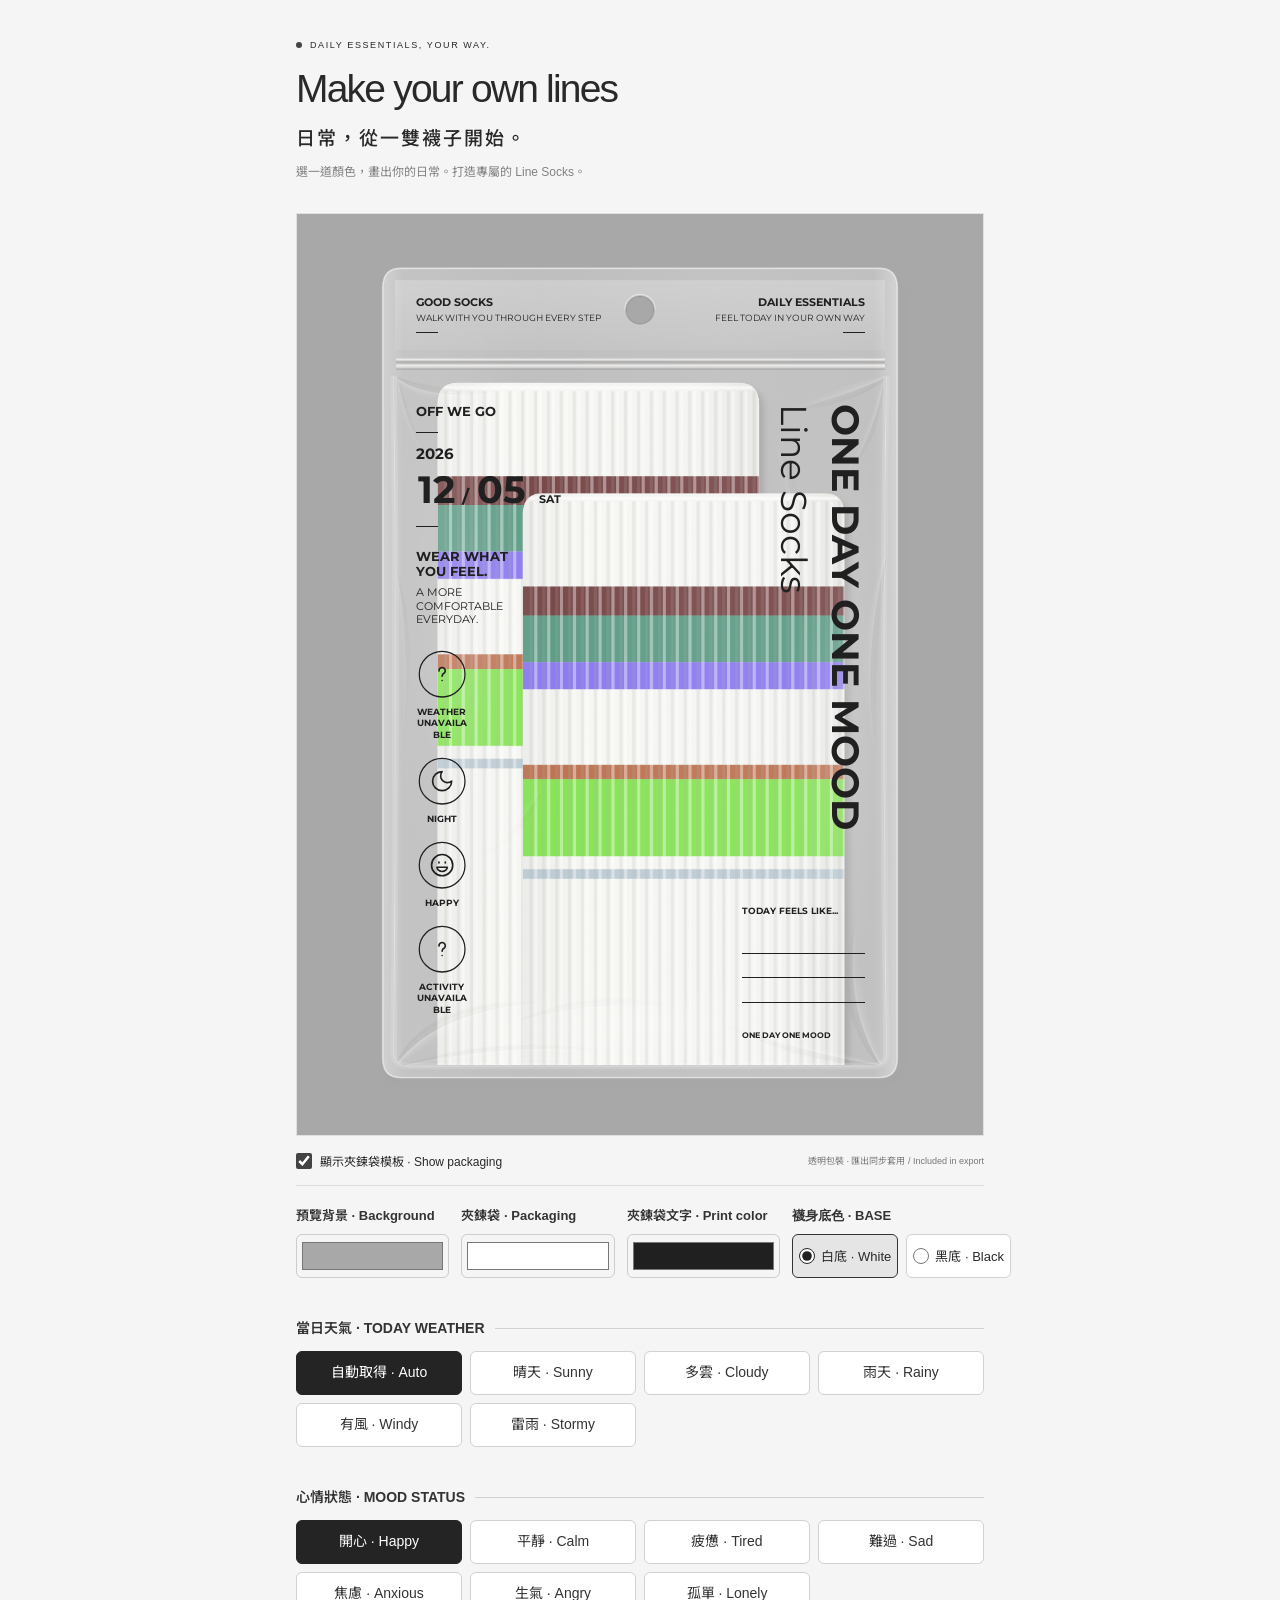
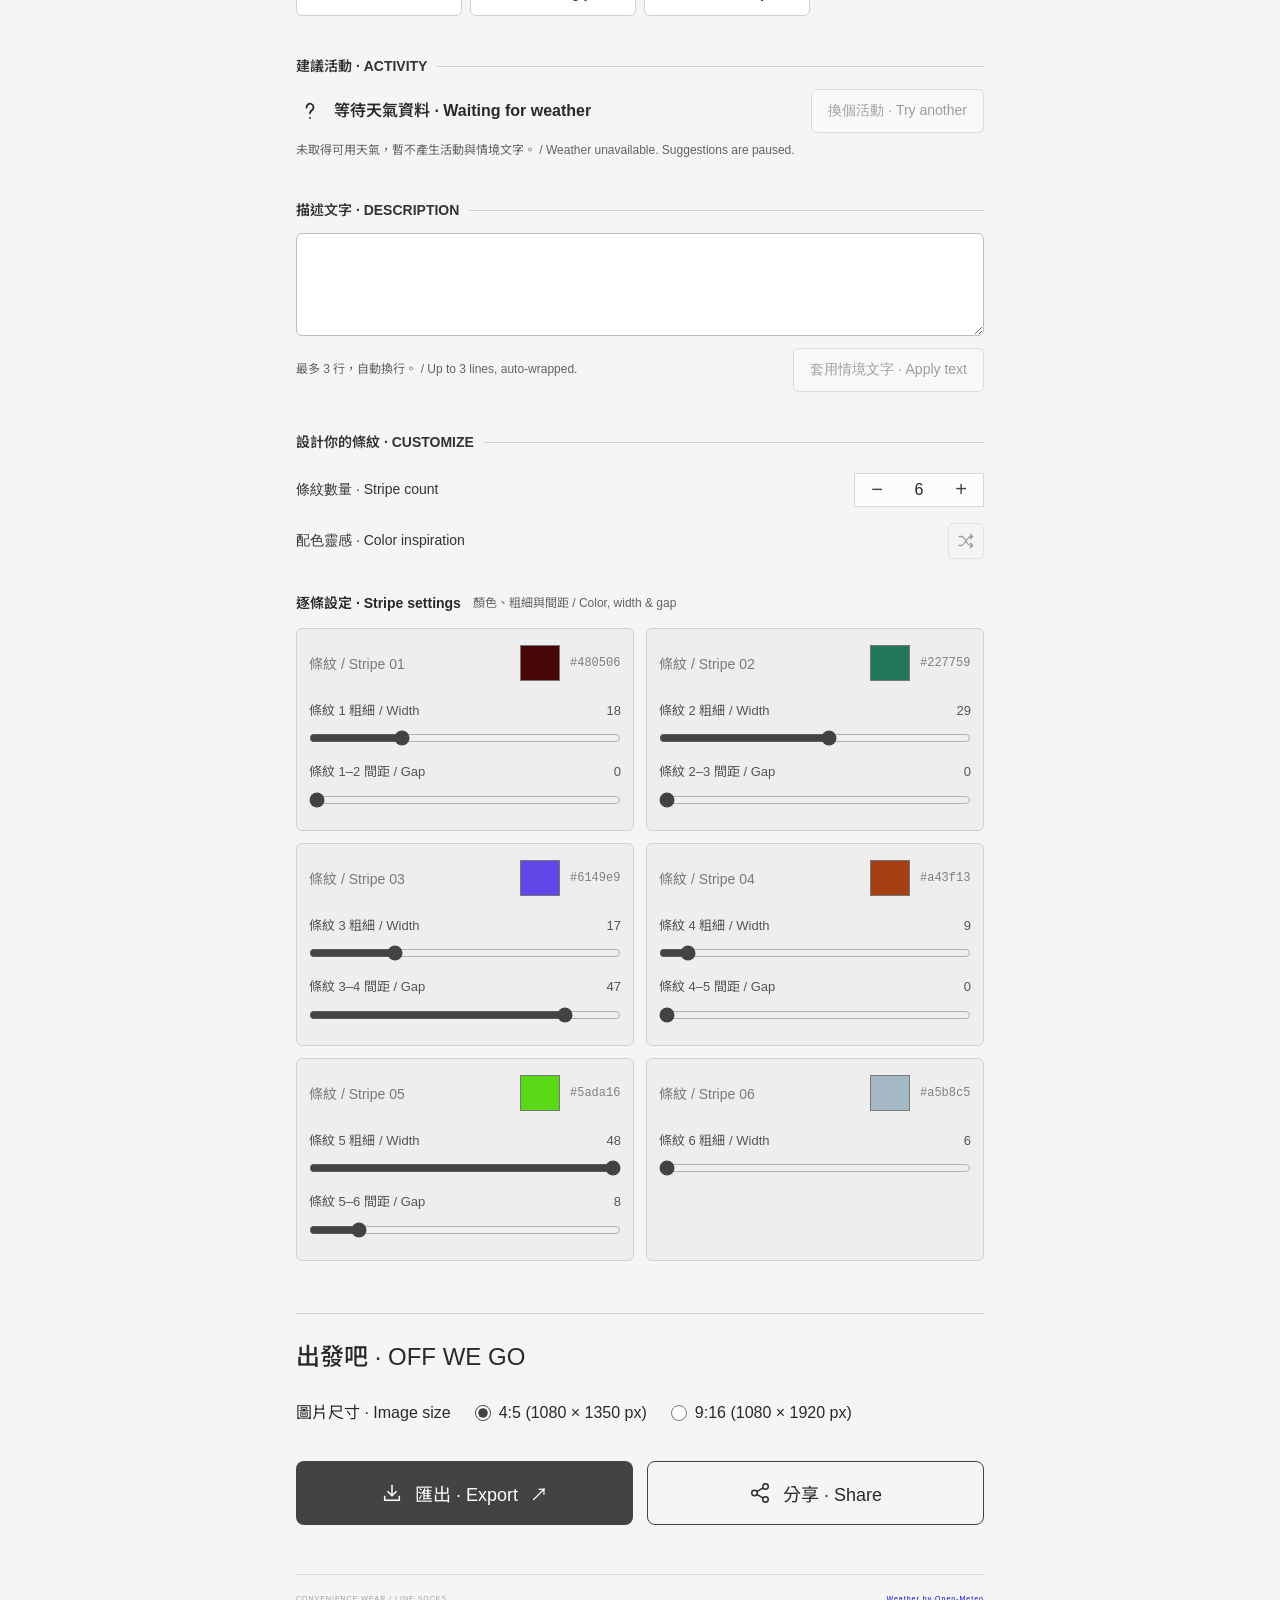
==== commit e2bf5810: "Add files via upload" ====
--- a/index.html
+++ b/index.html
@@ -1,9 +1,9 @@
 <!doctype html>
-<html lang="zh-Hant"><head>
+<html lang="zh-Hant" data-sock-drag="disabled"><head>
 <meta charset="UTF-8"><meta name="viewport" content="width=device-width, initial-scale=1">
 <meta name="theme-color" content="#f5f5f5"><title>LINE SOCKS — 樣稿生成器</title>
-<link rel="stylesheet" href="style.css"><script src="app.js" defer=""></script>
-<link rel="stylesheet" href="https://fonts.googleapis.com/css2?family=Montserrat:wght@400;700&amp;display=swap"><link rel="stylesheet" href="https://fonts.googleapis.com/css2?family=Montserrat:wght@400;700&amp;display=swap"><link rel="stylesheet" href="https://fonts.googleapis.com/css2?family=Montserrat:wght@400;700&amp;display=swap"><link rel="stylesheet" href="https://fonts.googleapis.com/css2?family=Montserrat:wght@400;700&amp;display=swap"><link rel="stylesheet" href="https://fonts.googleapis.com/css2?family=Roboto%20Condensed:wght@400;700&amp;display=swap"><link rel="stylesheet" href="https://fonts.googleapis.com/css2?family=Montserrat:wght@400;700&amp;display=swap"><link rel="stylesheet" href="https://fonts.googleapis.com/css2?family=Oswald:wght@400;700&amp;display=swap"><link rel="stylesheet" href="https://fonts.googleapis.com/css2?family=Noto%20Sans%20TC:wght@400;700&amp;display=swap"><link rel="stylesheet" href="https://fonts.googleapis.com/css2?family=Inter:wght@400;700&amp;display=swap"><link rel="stylesheet" href="https://fonts.googleapis.com/css2?family=Roboto%20Condensed:wght@400;700&amp;display=swap"><link rel="stylesheet" href="https://fonts.googleapis.com/css2?family=Montserrat:wght@400;700&amp;display=swap"><script id="saved-developer-settings" type="application/json">{
+<link rel="stylesheet" href="style.css?v=20260914-bilingual-ui"><script src="app.js?v=20260914-bilingual-ui" defer=""></script>
+<link rel="stylesheet" href="https://fonts.googleapis.com/css2?family=Montserrat:wght@400;700&amp;display=swap"><link rel="stylesheet" href="https://fonts.googleapis.com/css2?family=Roboto%20Condensed:wght@400;700&amp;display=swap"><link rel="stylesheet" href="https://fonts.googleapis.com/css2?family=Oswald:wght@400;700&amp;display=swap"><link rel="stylesheet" href="https://fonts.googleapis.com/css2?family=Noto%20Sans%20TC:wght@400;700&amp;display=swap"><link rel="stylesheet" href="https://fonts.googleapis.com/css2?family=Inter:wght@400;700&amp;display=swap"><script id="saved-developer-settings" type="application/json">{
   "version": 1,
   "textSizes": {
     "1": 14,
@@ -52,10 +52,12 @@
   }
 }</script></head>
 <body>
+<aside class="sock-mini" aria-label="襪子即時縮圖" aria-hidden="true">
+<canvas id="sock-mini-canvas" width="320" height="320" aria-label="即時襪筒條紋預覽"></canvas>
+</aside>
 <main class="app">
-<header><a class="brand" href="./" aria-label="Line Socks 首頁">CONVENIENCE<br>WEAR<span>DAILY ESSENTIALS, YOUR WAY.</span></a><span class="edition">DESIGN STUDIO<br>NO. 001 — LINE SOCKS</span></header>
-<section class="intro"><div class="eyebrow"><span class="dot"></span> THE EVERYDAY, REIMAGINED</div><h1>Make your own lines<span>日常，從一雙襪子開始。</span></h1><p>選一道顏色，畫出你的日常。打造專屬的 Line Socks。</p></section>
-<section class="preview-section" aria-label="襪子樣稿預覽"><div class="preview-label"><span>YOUR LINE SOCKS</span><span><i></i> LIVE PREVIEW</span></div><canvas id="preview" width="1080" height="1350" aria-label="自訂條紋襪子預覽" class="" title="未取得天氣：請允許瀏覽器定位並確認網路。天色暫依本機 06:00–18:00 判斷。"></canvas><div id="package-text-layer" class="package-text-layer" aria-label="夾鍊袋文字">
+<section class="intro"><div class="eyebrow"><span class="dot"></span> DAILY ESSENTIALS, YOUR WAY.</div><h1>Make your own lines<span>日常，從一雙襪子開始。</span></h1><p>選一道顏色，畫出你的日常。打造專屬的 Line Socks。</p></section>
+<section class="preview-section" aria-label="襪子樣稿預覽"><div class="preview-label"><span>YOUR LINE SOCKS</span><span><i></i> LIVE PREVIEW</span></div><div class="preview-artwork"><canvas id="preview" width="1080" height="1350" aria-label="自訂條紋襪子預覽" class="" title="未取得天氣：請允許瀏覽器定位並確認網路。天色暫依本機 06:00–18:00 判斷。"></canvas><div id="package-text-layer" class="package-text-layer" aria-label="夾鍊袋文字">
   <div class="package-header">
     <div class="package-stack package-header-copy">
       <span class="package-text package-heading" data-text-key="0" data-size="18" style="font-size: 18px;">GOOD SOCKS</span>
@@ -114,32 +116,32 @@
       <span class="package-text package-heading package-footer-copy" data-text-key="25" data-size="15" style="font-size: 12px;">ONE DAY ONE MOOD</span>
     </div>
   </div>
-</div><div class="preview-footer"><span>CREW SOCKS / RIBBED COTTON</span><span>01 — 01</span></div></section>
-<div class="packaging-control"><label for="packaging"><input id="packaging" type="checkbox" checked=""> 顯示夾鍊袋模板</label><span>透明包裝 · 匯出同步套用</span></div>
-<details class="developer-panel" id="developer-panel" style="display: none"><summary aria-label="展開或收合開發者工具" title="開發者工具"><svg viewBox="0 0 24 24" width="18" height="18" fill="none" stroke="currentColor" stroke-width="1.5" aria-hidden="true"><path d="m9 3-1 3-3 1-2 4 2 2v3l4 3 3-1 3 1 4-3v-3l2-2-2-4-3-1-1-3Z"></path><circle cx="12" cy="11" r="3"></circle></svg>開發者工具<span>包裝與襪子設定</span></summary><div class="developer-body"><p>尺寸以 1080 × 1350 畫布為基準。放大文字可能超出原有版面。</p><button type="button" id="save-html-settings">儲存設定到 HTML</button><p id="save-html-status" role="status"></p><button type="button" id="reset-package-sizes" class="text-button">重設包裝尺寸</button><label class="font-picker" for="package-font">包裝字型<select id="package-font"><option value="Arial">Arial（系統預設）</option><option value="Inter">Inter</option><option value="Roboto">Roboto</option><option value="Roboto Condensed">Roboto Condensed</option><option value="Montserrat">Montserrat</option><option value="Mallory">Mallory（本機字型）</option><option value="Oswald">Oswald</option><option value="Noto Sans TC">Noto Sans TC</option></select></label><p id="font-status" role="status">Google Fonts 已載入</p><h3>袋內襪子位置與縮放</h3><p class="axis-help">X：左右移動 · Y：上下移動。超出袋身的部分會自動裁切；僅套用於顯示夾鍊袋時。</p><label class="sock-axis" for="bag-sock-scale"><span>縮放</span><output id="bag-sock-scale-value" for="bag-sock-scale">260%</output><input id="bag-sock-scale" type="range" min="25" max="400" step="1" value="100"></label><label class="sock-axis" for="bag-sock-x"><span>X 軸位置</span><output id="bag-sock-x-value" for="bag-sock-x">-160 px</output><input id="bag-sock-x" type="range" min="-600" max="600" step="1" value="0"></label><label class="sock-axis" for="bag-sock-y"><span>Y 軸位置</span><output id="bag-sock-y-value" for="bag-sock-y">710 px</output><input id="bag-sock-y" type="range" min="-800" max="800" step="1" value="0"></label><button id="reset-bag-socks" type="button" class="text-button">重設袋內襪子</button><h3>文字字級</h3><div id="package-font-controls"></div><h3>圖示與外圈尺寸</h3><div id="package-icon-controls"></div></div></details>
-<section class="scene-editor user-section" aria-label="配色設定"><div id="scene-color-controls"></div><div class="sock-base-inline" role="group" aria-labelledby="sock-base-label"><span id="sock-base-label" class="control-title">襪身底色 · BASE</span><div class="sock-base-options"><label><input type="radio" name="sock-base" value="white" checked> 白底</label><label><input type="radio" name="sock-base" value="black"> 黑底</label></div></div></section>
+</div></div><div class="preview-footer"><span>CREW SOCKS / RIBBED COTTON</span><span>01 — 01</span></div></section>
+<div class="packaging-control"><label for="packaging"><input id="packaging" type="checkbox" checked=""> 顯示夾鍊袋模板 · Show packaging</label><span>透明包裝 · 匯出同步套用 / Included in export</span></div>
+
+<section class="scene-editor user-section" aria-label="配色設定"><div id="scene-color-controls"></div><div class="sock-base-inline" role="group" aria-labelledby="sock-base-label"><span id="sock-base-label" class="control-title">襪身底色 · BASE</span><div class="sock-base-options"><label><input type="radio" name="sock-base" value="white" checked> 白底 · White</label><label><input type="radio" name="sock-base" value="black"> 黑底 · Black</label></div></div></section>
 <section class="mood-editor user-section" aria-labelledby="weather-title"><div class="mood-fields"><fieldset class="icon-field"><legend id="weather-title" class="control-title">當日天氣 · TODAY WEATHER</legend><div id="weather-choice" class="icon-options"></div></fieldset></div></section>
 <section class="mood-editor user-section" aria-labelledby="mood-title"><div class="mood-fields"><fieldset class="icon-field"><legend id="mood-title" class="control-title">心情狀態 · MOOD STATUS</legend><div id="mood-choice" class="icon-options"></div></fieldset></div></section>
 <section class="mood-editor user-section" aria-labelledby="activity-title"><div class="mood-fields"><fieldset class="icon-field activity-field"><legend id="activity-title" class="control-title">建議活動 · ACTIVITY</legend>
-<div class="activity-toolbar"><div id="activity-result" class="activity-result" aria-live="polite">等待情境資料</div>
-<button type="button" id="regenerate-activity" disabled>換個活動</button></div>
-<p id="scenario-status" role="status">載入情境資料中…</p>
-<label id="scenario-file-field" hidden>載入情境 JSON<input id="scenario-file" type="file" accept=".json,application/json"></label>
+<div class="activity-toolbar"><div id="activity-result" class="activity-result" aria-live="polite">等待情境資料 · Waiting for scenarios</div>
+<button type="button" id="regenerate-activity" disabled>換個活動 · Try another</button></div>
+<p id="scenario-status" role="status">載入情境資料中… / Loading scenarios…</p>
+<label id="scenario-file-field" hidden>載入情境 JSON · Load scenarios<input id="scenario-file" type="file" accept=".json,application/json"></label>
 </fieldset></div></section>
-<section class="mood-editor user-section" aria-labelledby="description-title"><div class="mood-fields"><div class="note-field"><label id="description-title" for="mood-note" class="control-title">描述文字 · DESCRIPTION</label><textarea id="mood-note" rows="3" aria-describedby="note-help"></textarea><div class="note-toolbar"><span id="note-help">最多 3 行，依包裝文字寬度自動換行。</span><button type="button" id="apply-thought" disabled>套用情境文字</button></div></div></div></section>
+<section class="mood-editor user-section" aria-labelledby="description-title"><div class="mood-fields"><div class="note-field"><label id="description-title" for="mood-note" class="control-title">描述文字 · DESCRIPTION</label><textarea id="mood-note" rows="3" aria-describedby="note-help"></textarea><div class="note-toolbar"><span id="note-help">最多 3 行，自動換行。 / Up to 3 lines, auto-wrapped.</span><button type="button" id="apply-thought" disabled>套用情境文字 · Apply text</button></div></div></div></section>
 <section class="editor user-section" aria-labelledby="editor-title"><div class="section-heading"><h2 id="editor-title" class="control-title">設計你的條紋 · CUSTOMIZE</h2></div>
-<div class="control-row"><label for="count" class="setting-label"><span class="number">01</span>條紋數量</label><div class="stepper"><button id="minus" aria-label="減少條紋" type="button">−</button><output id="count-output">6</output><button id="plus" aria-label="增加條紋" type="button" disabled="">+</button></div><input type="hidden" id="count" value="6"></div>
+<div class="control-row"><label for="count" class="setting-label"><span class="number">01</span>條紋數量 · Stripe count</label><div class="stepper"><button id="minus" aria-label="減少條紋 · Fewer stripes" type="button">−</button><output id="count-output">6</output><button id="plus" aria-label="增加條紋 · More stripes" type="button" disabled="">+</button></div><input type="hidden" id="count" value="6"></div>
 <div class="preset-row scenario-palette-row">
 
-<div class="palette-toolbar"><span id="palette-label" class="setting-label"><span class="number">02</span>配色靈感</span><div id="presets" aria-labelledby="palette-label"></div><button id="generate-stripes" type="button" disabled aria-label="重組條紋" title="重組條紋"><svg width="18" height="18" viewBox="0 0 24 24" fill="none" stroke="currentColor" stroke-width="1.7" stroke-linecap="round" stroke-linejoin="round" aria-hidden="true"><path d="m18 3 3 3-3 3M18 15l3 3-3 3M3 6h3c5 0 7 12 12 12h3M3 18h3c2 0 4-3 6-6s4-6 6-6h3"/></svg></button></div>
+<div class="palette-toolbar"><span id="palette-label" class="setting-label"><span class="number">02</span>配色靈感 · Color inspiration</span><div id="presets" aria-labelledby="palette-label"></div><button id="generate-stripes" type="button" disabled aria-label="重組條紋 · Shuffle stripes" title="重組條紋 · Shuffle stripes"><svg width="18" height="18" viewBox="0 0 24 24" fill="none" stroke="currentColor" stroke-width="1.7" stroke-linecap="round" stroke-linejoin="round" aria-hidden="true"><path d="m18 3 3 3-3 3M18 15l3 3-3 3M3 6h3c5 0 7 12 12 12h3M3 18h3c2 0 4-3 6-6s4-6 6-6h3"/></svg></button></div>
 </div>
-<section class="stripe-settings" aria-labelledby="stripe-settings-title"><h3 id="stripe-settings-title">逐條設定<span>顏色、粗細與間距</span></h3><div id="colors"></div></section>
+<section class="stripe-settings" aria-labelledby="stripe-settings-title"><h3 id="stripe-settings-title">逐條設定 · Stripe settings<span>顏色、粗細與間距 / Color, width & gap</span></h3><div id="colors"></div></section>
 
 </section>
-<section class="export-section"><div><h2>把你的設計帶走。</h2><p>IG 直式貼文 · 1080 × 1350 px · PNG</p></div><button id="export" type="button"><svg width="18" height="18" viewBox="0 0 24 24" fill="none" stroke="currentColor" stroke-width="1.6" aria-hidden="true"><path d="M12 3v12m-5-5 5 5 5-5M4 15v5h16v-5"></path></svg>匯出樣稿<span>↗</span></button><p id="status" role="status" aria-live="polite"></p></section>
+<section class="export-section"><div><h2>出發吧 · OFF WE GO</h2><div class="export-size" role="group" aria-labelledby="export-size-label"><span id="export-size-label">圖片尺寸 · Image size</span><label><input type="radio" name="export-size" value="1350" checked> 4:5 (1080 × 1350 px)</label><label><input type="radio" name="export-size" value="1920"> 9:16 (1080 × 1920 px)</label></div></div><div class="export-actions"><button id="export" type="button"><svg width="18" height="18" viewBox="0 0 24 24" fill="none" stroke="currentColor" stroke-width="1.6" aria-hidden="true"><path d="M12 3v12m-5-5 5 5 5-5M4 15v5h16v-5"></path></svg>匯出 · Export<span>↗</span></button><button id="share-preview" type="button"><svg width="18" height="18" viewBox="0 0 24 24" fill="none" stroke="currentColor" stroke-width="1.6" aria-hidden="true"><circle cx="18" cy="5" r="3"></circle><circle cx="6" cy="12" r="3"></circle><circle cx="18" cy="19" r="3"></circle><path d="m8.6 10.5 6.8-4M8.6 13.5l6.8 4"></path></svg>分享 · Share</button></div><p id="status" role="status" aria-live="polite"></p></section>
 <footer><span>CONVENIENCE WEAR / LINE SOCKS</span><a href="https://open-meteo.com/" target="_blank" rel="noopener noreferrer">Weather by Open-Meteo</a></footer>
 </main>
 
-<div id="codex-browser-sidebar-comments-root" style="position: fixed; inset: 0px; pointer-events: none; z-index: 2147483647;"></div>
+
 
 </body></html>
--- a/style.css
+++ b/style.css
@@ -1,32 +1,33 @@
-:root{color-scheme:light;--paper:#f5f5f5;--ink:#292929;--muted:#888888;--line:#dddddd;--accent:#434343}*{box-sizing:border-box}body{margin:0;background:var(--paper);color:var(--ink);font-family:Arial,"Noto Sans TC",sans-serif;-webkit-font-smoothing:antialiased}button,input{font:inherit}button{cursor:pointer}button:focus-visible,a:focus-visible,input:focus-visible{outline:3px solid #afafaf;outline-offset:4px}.app{max-width:768px;margin:auto;padding:0 40px}header{display:flex;align-items:center;justify-content:space-between;border-bottom:1px solid var(--line);padding:32px 0 27px}.brand{font-size:21px;line-height:.95;letter-spacing:-1px;font-weight:900;text-decoration:none;color:var(--ink)}.brand span{display:block;font-size:7px;letter-spacing:1.15px;margin-top:10px;font-weight:400}.edition{text-align:right;font-size:9px;letter-spacing:1.2px;line-height:1.8;color:#777777}.intro{padding:40px 0 29px}.eyebrow{font-size:9px;letter-spacing:1.6px;display:flex;gap:8px;align-items:center}.dot{height:6px;width:6px;border-radius:50%;background:var(--accent)}h1{font-size:39px;letter-spacing:-1.8px;font-weight:500;margin:17px 0 12px}h1 span{display:block;font-size:19px;letter-spacing:2px;margin-top:12px;font-weight:500}.intro p{font-size:12px;color:#828282;line-height:1.8;margin:0}.preview-section{position:relative;border:1px solid #e0e0e0;background:#ebebeb;overflow:hidden}.preview-label,.preview-footer{position:absolute;left:22px;right:22px;display:flex;justify-content:space-between;z-index:1;font-size:8px;letter-spacing:1.1px;color:#787878}.preview-label{top:20px}.preview-label span:last-child{display:flex;align-items:center;gap:5px}.preview-label i{width:4px;height:4px;background:#717171;border-radius:50%}.preview-footer{bottom:17px;font-size:7px}canvas{display:block;width:100%;height:auto}.editor{margin-top:31px}.section-heading{display:flex;justify-content:space-between;align-items:center;padding-bottom:20px;border-bottom:1px solid var(--line)}h2,h3{margin:0;font-size:14px;font-weight:500}.section-heading h2 span{font-size:11px;color:#949494;margin-left:10px;font-weight:400}.text-button{background:none;border:0;font-size:11px;color:#7b7b7b;padding:8px 0 8px 12px}.control-row{display:flex;align-items:center;justify-content:space-between;flex-wrap:wrap;padding:20px 0;border-bottom:1px solid var(--line)}label,h3{font-size:12px}.number{font-size:9px;letter-spacing:.5px;color:#989898;margin-right:13px}.stepper{display:flex;align-items:center;border:1px solid #d8d8d8;background:#fcfcfc;height:34px}.stepper button{border:0;background:none;width:36px;height:32px;font-size:19px;color:var(--accent)}.stepper button:disabled{opacity:.25;cursor:default}.stepper output{font-size:12px;min-width:29px;text-align:center}.thickness output{font-size:11px;color:#777777}.range-wrap{width:100%;display:flex;align-items:center;gap:16px;margin-top:21px;color:#929292;font-size:10px}input[type=range]{width:100%;height:3px;accent-color:var(--accent);cursor:pointer}.color-heading{display:flex;align-items:center;justify-content:space-between;padding:23px 0 17px}.color-heading>span{font-size:9px;color:#979797}.color-row{display:flex;align-items:center;gap:11px;margin-bottom:9px;background:#eeeeee;padding:11px 13px}.color-row>span{font-size:10px;min-width:47px;color:#7a7a7a}.swatches{display:flex;gap:8px;flex:1}.swatch{border:2px solid transparent;background:var(--swatch);width:23px;height:23px;border-radius:50%;box-shadow:inset 0 0 0 1px #0000000c;padding:0}.swatch[aria-pressed=true]{outline:1px solid var(--accent);outline-offset:3px}.custom-color{width:24px;height:24px;padding:0;border:0;background:none;cursor:pointer}.hex{font-family:monospace;font-size:10px;color:#7f7f7f;min-width:51px}.preset-row{display:flex;align-items:center;gap:15px;padding:16px 0 4px}.preset-row>span{font-size:10px;color:#8e8e8e}#presets{display:flex;gap:7px}.preset{display:flex;gap:3px;border:1px solid #dbdbdb;border-radius:20px;padding:7px 10px;background:transparent}.preset i{width:10px;height:10px;border-radius:50%}.export-section{margin-top:29px;border-top:1px solid var(--line);padding:26px 0 23px;display:flex;align-items:center;justify-content:space-between;flex-wrap:wrap}.export-section h2{font-size:15px}.export-section p{font-size:9px;color:#8e8e8e;letter-spacing:.4px;margin:8px 0 0}#export{display:flex;align-items:center;gap:11px;background:var(--accent);color:white;border:0;padding:17px 20px;font-size:12px;min-width:178px}#export:hover{background:#333333}#export>span{margin-left:auto}#export:disabled{opacity:.6}#status{width:100%;min-height:13px}footer{padding:20px 0 30px;border-top:1px solid var(--line);display:flex;justify-content:space-between;font-size:7px;letter-spacing:1px;color:#9d9d9d}@media(min-width:600px){.preview-section{max-height:650px}canvas{width:100%;max-height:650px;object-fit:contain}}@media(max-width:520px){.app{padding:0 20px}header{padding:24px 0}.intro{padding-top:31px}h1{font-size:32px}h1 span{font-size:17px}.preview-label{left:14px;right:14px;font-size:6px}.preview-footer{left:14px;right:14px;font-size:5px}.swatches{gap:7px}.swatch{width:20px;height:20px}.color-row{gap:8px;padding:12px 10px}.hex{display:none}.export-section{gap:18px}#export{width:100%;justify-content:center}#export>span{margin-left:0}footer{font-size:6px;letter-spacing:.5px}}@media(prefers-reduced-motion:no-preference){button{transition:background .15s,opacity .15s}}
+:root{color-scheme:light;--paper:#f5f5f5;--ink:#292929;--muted:#888888;--line:#dddddd;--accent:#434343}*{-webkit-box-sizing:border-box;box-sizing:border-box}body{margin:0;background:var(--paper);color:var(--ink);font-family:Arial,"Noto Sans TC",sans-serif;-webkit-font-smoothing:antialiased}button,input{font:inherit}button{cursor:pointer}button:focus-visible,a:focus-visible,input:focus-visible{outline:3px solid #afafaf;outline-offset:4px}.app{max-width:768px;margin:auto;padding:0 40px}header{display:-webkit-box;display:-ms-flexbox;display:flex;-webkit-box-align:center;-ms-flex-align:center;align-items:center;-webkit-box-pack:justify;-ms-flex-pack:justify;justify-content:space-between;border-bottom:1px solid var(--line);padding:32px 0 27px}.brand{font-size:21px;line-height:.95;letter-spacing:-1px;font-weight:900;text-decoration:none;color:var(--ink)}.brand span{display:block;font-size:7px;letter-spacing:1.15px;margin-top:10px;font-weight:400}.edition{text-align:right;font-size:9px;letter-spacing:1.2px;line-height:1.8;color:#777777}.intro{padding:40px 0 29px}.eyebrow{font-size:9px;letter-spacing:1.6px;display:-webkit-box;display:-ms-flexbox;display:flex;gap:8px;-webkit-box-align:center;-ms-flex-align:center;align-items:center}.dot{height:6px;width:6px;border-radius:50%;background:var(--accent)}h1{font-size:39px;letter-spacing:-1.8px;font-weight:500;margin:17px 0 12px}h1 span{display:block;font-size:19px;letter-spacing:2px;margin-top:12px;font-weight:500}.intro p{font-size:12px;color:#828282;line-height:1.8;margin:0}.preview-section{position:relative;border:1px solid #e0e0e0;background:#ebebeb;overflow:hidden}.preview-label,.preview-footer{position:absolute;left:22px;right:22px;display:-webkit-box;display:-ms-flexbox;display:flex;-webkit-box-pack:justify;-ms-flex-pack:justify;justify-content:space-between;z-index:1;font-size:8px;letter-spacing:1.1px;color:#787878}.preview-label{top:20px}.preview-label span:last-child{display:-webkit-box;display:-ms-flexbox;display:flex;-webkit-box-align:center;-ms-flex-align:center;align-items:center;gap:5px}.preview-label i{width:4px;height:4px;background:#717171;border-radius:50%}.preview-footer{bottom:17px;font-size:7px}canvas{display:block;width:100%;height:auto}.editor{margin-top:31px}.section-heading{display:-webkit-box;display:-ms-flexbox;display:flex;-webkit-box-pack:justify;-ms-flex-pack:justify;justify-content:space-between;-webkit-box-align:center;-ms-flex-align:center;align-items:center;padding-bottom:20px;border-bottom:1px solid var(--line)}h2,h3{margin:0;font-size:14px;font-weight:500}.section-heading h2 span{font-size:11px;color:#949494;margin-left:10px;font-weight:400}.text-button{background:none;border:0;font-size:11px;color:#7b7b7b;padding:8px 0 8px 12px}.control-row{display:-webkit-box;display:-ms-flexbox;display:flex;-webkit-box-align:center;-ms-flex-align:center;align-items:center;-webkit-box-pack:justify;-ms-flex-pack:justify;justify-content:space-between;-ms-flex-wrap:wrap;flex-wrap:wrap;padding:20px 0;border-bottom:1px solid var(--line)}label,h3{font-size:12px}.number{font-size:9px;letter-spacing:.5px;color:#989898;margin-right:13px}.stepper{display:-webkit-box;display:-ms-flexbox;display:flex;-webkit-box-align:center;-ms-flex-align:center;align-items:center;border:1px solid #d8d8d8;background:#fcfcfc;height:34px}.stepper button{border:0;background:none;width:36px;height:32px;font-size:19px;color:var(--accent)}.stepper button:disabled{opacity:.25;cursor:default}.stepper output{font-size:12px;min-width:29px;text-align:center}.thickness output{font-size:11px;color:#777777}.range-wrap{width:100%;display:-webkit-box;display:-ms-flexbox;display:flex;-webkit-box-align:center;-ms-flex-align:center;align-items:center;gap:16px;margin-top:21px;color:#929292;font-size:10px}input[type=range]{width:100%;height:3px;accent-color:var(--accent);cursor:pointer}.color-heading{display:-webkit-box;display:-ms-flexbox;display:flex;-webkit-box-align:center;-ms-flex-align:center;align-items:center;-webkit-box-pack:justify;-ms-flex-pack:justify;justify-content:space-between;padding:23px 0 17px}.color-heading>span{font-size:9px;color:#979797}.color-row{display:-webkit-box;display:-ms-flexbox;display:flex;-webkit-box-align:center;-ms-flex-align:center;align-items:center;gap:11px;margin-bottom:9px;background:#eeeeee;padding:11px 13px}.color-row>span{font-size:10px;min-width:47px;color:#7a7a7a}.swatches{display:-webkit-box;display:-ms-flexbox;display:flex;gap:8px;-webkit-box-flex:1;-ms-flex:1;flex:1}.swatch{border:2px solid transparent;background:var(--swatch);width:23px;height:23px;border-radius:50%;-webkit-box-shadow:inset 0 0 0 1px #0000000c;box-shadow:inset 0 0 0 1px #0000000c;padding:0}.swatch[aria-pressed=true]{outline:1px solid var(--accent);outline-offset:3px}.custom-color{width:24px;height:24px;padding:0;border:0;background:none;cursor:pointer}.hex{font-family:monospace;font-size:10px;color:#7f7f7f;min-width:51px}.preset-row{display:-webkit-box;display:-ms-flexbox;display:flex;-webkit-box-align:center;-ms-flex-align:center;align-items:center;gap:15px;padding:16px 0 4px}.preset-row>span{font-size:10px;color:#8e8e8e}#presets{display:-webkit-box;display:-ms-flexbox;display:flex;gap:7px}.preset{display:-webkit-box;display:-ms-flexbox;display:flex;gap:3px;border:1px solid #dbdbdb;border-radius:20px;padding:7px 10px;background:transparent}.preset i{width:10px;height:10px;border-radius:50%}.export-section{margin-top:29px;border-top:1px solid var(--line);padding:26px 0 23px;display:-webkit-box;display:-ms-flexbox;display:flex;-webkit-box-align:center;-ms-flex-align:center;align-items:center;-webkit-box-pack:justify;-ms-flex-pack:justify;justify-content:space-between;-ms-flex-wrap:wrap;flex-wrap:wrap}.export-section h2{font-size:15px}.export-section p{font-size:9px;color:#8e8e8e;letter-spacing:.4px;margin:8px 0 0}#export{display:-webkit-box;display:-ms-flexbox;display:flex;-webkit-box-align:center;-ms-flex-align:center;align-items:center;gap:11px;background:var(--accent);color:white;border:0;padding:17px 20px;font-size:12px;min-width:178px}#export:hover{background:#333333}#export>span{margin-left:auto}#export:disabled{opacity:.6}#status{width:100%;min-height:13px}footer{padding:20px 0 30px;border-top:1px solid var(--line);display:-webkit-box;display:-ms-flexbox;display:flex;-webkit-box-pack:justify;-ms-flex-pack:justify;justify-content:space-between;font-size:7px;letter-spacing:1px;color:#9d9d9d}@media(min-width:600px){.preview-section{max-height:650px}canvas{width:100%;max-height:650px;-o-object-fit:contain;object-fit:contain}}@media(max-width:520px){.app{padding:0 20px}header{padding:24px 0}.intro{padding-top:31px}h1{font-size:32px}h1 span{font-size:17px}.preview-label{left:14px;right:14px;font-size:6px}.preview-footer{left:14px;right:14px;font-size:5px}.swatches{gap:7px}.swatch{width:20px;height:20px}.color-row{gap:8px;padding:12px 10px}.hex{display:none}.export-section{gap:18px}#export{width:100%;-webkit-box-pack:center;-ms-flex-pack:center;justify-content:center}#export>span{margin-left:0}footer{font-size:6px;letter-spacing:.5px}}@media(prefers-reduced-motion:no-preference){button{-webkit-transition:background .15s,opacity .15s;transition:background .15s,opacity .15s}}
 
 /* Keep the on-screen artwork identical to the exported 4:5 image. */
-.preview-section{background:#f16625;max-height:none}.preview-label,.preview-footer{display:none}canvas{max-height:none;object-fit:initial}
-
-.stripe-slider{display:grid;grid-template-columns:1fr auto;align-items:center;gap:12px;background:#eeeeee;padding:4px 14px 18px;margin-top:-9px;margin-bottom:12px}.stripe-slider label{font-size:10px;color:#7a7a7a}.stripe-slider output{font-size:11px;font-variant-numeric:tabular-nums;color:var(--accent)}.stripe-slider input{grid-column:1/-1;margin:4px 0;width:100%;height:4px}.gap-slider{margin:0 0 12px;padding:8px 14px 16px;background:transparent;border-left:2px solid #dbdbdb}.color-heading>span{text-align:right;line-height:1.6;margin-left:12px}
-
-.packaging-control{display:flex;justify-content:space-between;align-items:center;gap:12px;padding:16px 0;border-bottom:1px solid var(--line)}.packaging-control label{display:flex;align-items:center;gap:8px;font-size:12px;cursor:pointer}.packaging-control input{accent-color:var(--accent);width:16px;height:16px;margin:0}.packaging-control>span{font-size:9px;color:#777;text-align:right}
-
-.mood-editor{margin-top:28px;padding-top:24px;border-top:1px solid var(--line)}.mood-editor h2 span{font-size:11px;color:#888;margin-left:10px}.mood-editor p{font-size:11px;color:#777;line-height:1.6}.mood-fields{display:grid;grid-template-columns:1fr 1fr;gap:16px}.mood-fields label{display:flex;flex-direction:column;gap:9px;font-size:10px;letter-spacing:.6px;position: relative}.mood-fields select,.mood-fields textarea{border:1px solid #ccc;background:#fff;color:#222;padding:12px;width:100%;border-radius:0;font:12px Arial,sans-serif}.note-field{grid-column:1/-1}.mood-fields textarea{resize:vertical;line-height:1.7}.note-field span{font-size:10px;color:#777;letter-spacing:0;position: absolute;bottom: 14px;right: 0;}@media(max-width:380px){.mood-fields{grid-template-columns:1fr}}
-
-.icon-field{border:0;padding:0;margin:0;min-width:0;grid-column:1/-1}.icon-field legend{font-size:11px;margin-bottom:10px}.icon-options{display:flex;gap:8px;flex-wrap:wrap}.icon-option{display:flex;flex-direction:column;align-items:center;gap:7px;min-width:64px;padding:10px 13px;border:1px solid #ccc;background:#fafafa;color:#555;font-size:10px}.icon-option[aria-pressed=true]{border-color:#222;background:#e5e5e5;color:#111;box-shadow:inset 0 0 0 1px #222}.option-symbol{font-family:Arial,sans-serif;font-size:25px;line-height:30px;filter:grayscale(1)}
-
-.icon-options{display:grid;grid-template-columns:repeat(4,minmax(0,1fr));gap:8px}.icon-option{min-width:0;min-height:84px;padding:13px 6px;gap:9px;border-radius:3px}.option-symbol{display:flex;align-items:center;justify-content:center;width:28px;height:28px;filter:none}.option-symbol svg{display:block;width:28px;height:28px}.icon-field{padding:17px 0;border-top:1px solid #dedede}.icon-field legend{padding:0 6px 0 0;font-size:11px;color:#555}.mood-fields{gap:13px}.mood-editor h2{margin-bottom:15px}#local-date{padding:12px 14px;background:#ededed;font-variant-numeric:tabular-nums;margin-bottom:23px}.note-field{padding-top:10px}.icon-option[aria-pressed=true]{background:#242424;color:#fff;border-color:#242424;box-shadow:none}.day-night-status{display:flex;align-items:center;gap:10px;min-height:52px;padding:10px 13px;border:1px solid #ccc;background:#fafafa;font-size:11px;font-weight:700;letter-spacing:.8px}.day-night-status svg{width:25px;height:25px}
-
-.developer-panel{margin-top:12px;border:1px solid #d5d5d5;background:#f0f0f0}.developer-panel summary{display:flex;align-items:center;gap:9px;padding:15px;cursor:pointer;font-size:12px;list-style:none}.developer-panel summary::-webkit-details-marker{display:none}.developer-panel summary>span{margin-left:auto;font-size:10px;color:#777}.developer-panel summary::after{content:'+';font-size:18px}.developer-panel[open] summary::after{content:'−'}.developer-body{padding:0 16px 20px;border-top:1px solid #ddd}.developer-body>p{font-size:11px;color:#777;line-height:1.7}.developer-body h3{margin:20px 0 12px}.developer-size-row{display:grid;grid-template-columns:minmax(0,1fr) 64px 18px;align-items:center;gap:9px;padding:8px 0;border-bottom:1px solid #dedede;font-size:10px}.developer-size-row>span:first-child{overflow-wrap:anywhere;line-height:1.5}.developer-size-row input{width:64px;border:1px solid #ccc;background:#fff;color:#222;padding:7px;font-size:12px}.developer-size-row>span:last-child{color:#888}
+.preview-section{background:#f16625;max-height:none}.preview-label,.preview-footer{display:none}canvas{max-height:none;-o-object-fit:initial;object-fit:initial}
+
+.stripe-slider{display:grid;grid-template-columns:1fr auto;-webkit-box-align:center;-ms-flex-align:center;align-items:center;gap:12px;background:#eeeeee;padding:4px 14px 18px;margin-top:-9px;margin-bottom:12px}.stripe-slider label{font-size:10px;color:#7a7a7a}.stripe-slider output{font-size:11px;font-variant-numeric:tabular-nums;color:var(--accent)}.stripe-slider input{grid-column:1/-1;margin:4px 0;width:100%;height:4px}.gap-slider{margin:0 0 12px;padding:8px 14px 16px;background:transparent;border-left:2px solid #dbdbdb}.color-heading>span{text-align:right;line-height:1.6;margin-left:12px}
+
+.packaging-control{display:-webkit-box;display:-ms-flexbox;display:flex;-webkit-box-pack:justify;-ms-flex-pack:justify;justify-content:space-between;-webkit-box-align:center;-ms-flex-align:center;align-items:center;gap:12px;padding:16px 0;border-bottom:1px solid var(--line)}.packaging-control label{display:-webkit-box;display:-ms-flexbox;display:flex;-webkit-box-align:center;-ms-flex-align:center;align-items:center;gap:8px;font-size:12px;cursor:pointer}.packaging-control input{accent-color:var(--accent);width:16px;height:16px;margin:0}.packaging-control>span{font-size:9px;color:#777;text-align:right}
+
+.mood-editor{margin-top:28px;padding-top:24px;border-top:1px solid var(--line)}.mood-editor h2 span{font-size:11px;color:#888;margin-left:10px}.mood-editor p{font-size:11px;color:#777;line-height:1.6}.mood-fields{display:grid;grid-template-columns:1fr 1fr;gap:16px}.mood-fields label{display:-webkit-box;display:-ms-flexbox;display:flex;-webkit-box-orient:vertical;-webkit-box-direction:normal;-ms-flex-direction:column;flex-direction:column;gap:9px;font-size:10px;letter-spacing:.6px;position: relative}.mood-fields select,.mood-fields textarea{border:1px solid #ccc;background:#fff;color:#222;padding:12px;width:100%;border-radius:0;font:12px Arial,sans-serif}.note-field{grid-column:1/-1}.mood-fields textarea{resize:vertical;line-height:1.7}.note-field span{font-size:10px;color:#777;letter-spacing:0;position: absolute;bottom: 14px;right: 0;}@media(max-width:380px){.mood-fields{grid-template-columns:1fr}}
+
+.icon-field{border:0;padding:0;margin:0;min-width:0;grid-column:1/-1}.icon-field legend{font-size:11px;margin-bottom:10px}.icon-options{display:-webkit-box;display:-ms-flexbox;display:flex;gap:8px;-ms-flex-wrap:wrap;flex-wrap:wrap}.icon-option{display:-webkit-box;display:-ms-flexbox;display:flex;-webkit-box-orient:vertical;-webkit-box-direction:normal;-ms-flex-direction:column;flex-direction:column;-webkit-box-align:center;-ms-flex-align:center;align-items:center;gap:7px;min-width:64px;padding:10px 13px;border:1px solid #ccc;background:#fafafa;color:#555;font-size:10px}.icon-option[aria-pressed=true]{border-color:#222;background:#e5e5e5;color:#111;-webkit-box-shadow:inset 0 0 0 1px #222;box-shadow:inset 0 0 0 1px #222}.option-symbol{font-family:Arial,sans-serif;font-size:25px;line-height:30px;-webkit-filter:grayscale(1);filter:grayscale(1)}
+
+.icon-options{display:grid;grid-template-columns:repeat(4,minmax(0,1fr));gap:8px}.icon-option{min-width:0;min-height:84px;padding:13px 6px;gap:9px;border-radius:3px}.option-symbol{display:-webkit-box;display:-ms-flexbox;display:flex;-webkit-box-align:center;-ms-flex-align:center;align-items:center;-webkit-box-pack:center;-ms-flex-pack:center;justify-content:center;width:28px;height:28px;-webkit-filter:none;filter:none}.option-symbol svg{display:block;width:28px;height:28px}.icon-field{padding:17px 0;border-top:1px solid #dedede}.icon-field legend{padding:0 6px 0 0;font-size:11px;color:#555}.mood-fields{gap:13px}.mood-editor h2{margin-bottom:15px}#local-date{padding:12px 14px;background:#ededed;font-variant-numeric:tabular-nums;margin-bottom:23px}.note-field{padding-top:10px}.icon-option[aria-pressed=true]{background:#242424;color:#fff;border-color:#242424;-webkit-box-shadow:none;box-shadow:none}.day-night-status{display:-webkit-box;display:-ms-flexbox;display:flex;-webkit-box-align:center;-ms-flex-align:center;align-items:center;gap:10px;min-height:52px;padding:10px 13px;border:1px solid #ccc;background:#fafafa;font-size:11px;font-weight:700;letter-spacing:.8px}.day-night-status svg{width:25px;height:25px}
+
+.developer-panel{margin-top:12px;border:1px solid #d5d5d5;background:#f0f0f0}.developer-panel summary{display:-webkit-box;display:-ms-flexbox;display:flex;-webkit-box-align:center;-ms-flex-align:center;align-items:center;gap:9px;padding:15px;cursor:pointer;font-size:12px;list-style:none}.developer-panel summary::-webkit-details-marker{display:none}.developer-panel summary>span{margin-left:auto;font-size:10px;color:#777}.developer-panel summary::after{content:'+';font-size:18px}.developer-panel[open] summary::after{content:'−'}.developer-body{padding:0 16px 20px;border-top:1px solid #ddd}.developer-body>p{font-size:11px;color:#777;line-height:1.7}.developer-body h3{margin:20px 0 12px}.developer-size-row{display:grid;grid-template-columns:minmax(0,1fr) 64px 18px;-webkit-box-align:center;-ms-flex-align:center;align-items:center;gap:9px;padding:8px 0;border-bottom:1px solid #dedede;font-size:10px}.developer-size-row>span:first-child{overflow-wrap:anywhere;line-height:1.5}.developer-size-row input{width:64px;border:1px solid #ccc;background:#fff;color:#222;padding:7px;font-size:12px}.developer-size-row>span:last-child{color:#888}
 
 /* Viewport-level developer tools, independent of the page's 768px column. */
-.developer-panel{position:fixed;z-index:100;right:16px;top:88px;margin:0;width:44px;border:1px solid #d5d5d5;border-radius:8px;background:#f5f5f5;box-shadow:0 6px 24px #00000018}
-.developer-panel:not([open]) summary{width:42px;height:44px;padding:12px;gap:0;font-size:0;justify-content:center}
+.developer-panel{position:fixed;z-index:100;right:16px;top:88px;margin:0;width:44px;border:1px solid #d5d5d5;border-radius:8px;background:#f5f5f5;-webkit-box-shadow:0 6px 24px #00000018;box-shadow:0 6px 24px #00000018}
+.developer-panel:not([open]) summary{width:42px;height:44px;padding:12px;gap:0;font-size:0;-webkit-box-pack:center;-ms-flex-pack:center;justify-content:center}
 .developer-panel:not([open]) summary>span,.developer-panel:not([open]) summary::after{display:none}
-.developer-panel summary svg{flex-shrink:0}
-.developer-panel[open]{width:min(360px,calc(100vw - 32px));max-height:calc(100dvh - 104px);display:flex;flex-direction:column;overflow:hidden}
-.developer-panel[open] summary{flex-shrink:0;min-height:48px;padding:14px;font-size:12px;background:#f5f5f5}
+.developer-panel summary svg{-ms-flex-negative:0;flex-shrink:0}
+.developer-panel[open]{width:min(360px,calc(100vw - 32px));max-height:calc(100dvh - 104px);display:-webkit-box;display:-ms-flexbox;display:flex;-webkit-box-orient:vertical;-webkit-box-direction:normal;-ms-flex-direction:column;flex-direction:column;overflow:hidden}
+.developer-panel[open] summary{-ms-flex-negative:0;flex-shrink:0;min-height:48px;padding:14px;font-size:12px;background:#f5f5f5}
 .developer-panel[open] .developer-body{overflow-y:auto;overscroll-behavior:contain;min-height:0}
 @media(max-width:520px){.developer-panel{right:10px;top:16px}.developer-panel[open]{width:min(360px,calc(100vw - 20px));max-height:calc(100dvh - 32px)}}
 
 /* Explicit body height also works with the native details content wrapper. */
 .developer-panel[open] .developer-body{
+  -webkit-box-sizing:border-box;
   box-sizing:border-box;
   max-height:calc(100vh - 156px);
   max-height:calc(100dvh - 156px);
@@ -47,11 +48,11 @@
   }
 }
 
-.font-picker{display:flex;flex-direction:column;gap:10px;margin-top:18px;font-size:12px}.font-picker select{width:100%;padding:10px;border:1px solid #ccc;background:white;color:#222}#font-status{font-size:10px;line-height:1.6;color:#777}
+.font-picker{display:-webkit-box;display:-ms-flexbox;display:flex;-webkit-box-orient:vertical;-webkit-box-direction:normal;-ms-flex-direction:column;flex-direction:column;gap:10px;margin-top:18px;font-size:12px}.font-picker select{width:100%;padding:10px;border:1px solid #ccc;background:white;color:#222}#font-status{font-size:10px;line-height:1.6;color:#777}
 
 .sock-axis{display:grid;grid-template-columns:1fr auto;gap:12px;padding:13px 0;font-size:11px}.sock-axis output{font-variant-numeric:tabular-nums;color:#666}.sock-axis input{grid-column:1/-1;margin:5px 0;height:5px}.axis-help{font-size:10px;color:#777;line-height:1.7}
 
-.scene-editor{margin-top:28px;padding-top:24px;border-top:1px solid var(--line)}#scene-color-controls{display:grid;grid-template-columns:repeat(3,minmax(0,1fr));gap:12px;margin-top:18px}.scene-color-field{border:0;padding:10px 0;margin:0;min-width:0}.scene-color-field legend{font-size:12px;padding:0}.scene-color-row{display:flex;padding:0}.scene-color-row .custom-color{width:100%;height:44px;border:1px solid #ccc;border-radius:3px;padding:3px;cursor:pointer}#mood-choice{grid-template-columns:repeat(4,minmax(0,1fr))}
+.scene-editor{margin-top:28px;padding-top:24px;border-top:1px solid var(--line)}#scene-color-controls{display:grid;grid-template-columns:repeat(3,minmax(0,1fr));gap:12px;margin-top:18px}.scene-color-field{border:0;padding:10px 0;margin:0;min-width:0}.scene-color-field legend{font-size:12px;padding:0}.scene-color-row{display:-webkit-box;display:-ms-flexbox;display:flex;padding:0}.scene-color-row .custom-color{width:100%;height:44px;border:1px solid #ccc;border-radius:3px;padding:3px;cursor:pointer}#mood-choice{grid-template-columns:repeat(4,minmax(0,1fr))}
 
 /* Neutral translucent shadow blends with every preview background.
    Canvas reads these CSS values so downloaded PNGs retain the same shadow. */
@@ -63,7 +64,7 @@
 }
 
 
-#save-html-settings{padding:10px 14px;border:0;background:#242424;color:white;font-size:12px;cursor:pointer}#save-html-status{font-size:11px;line-height:1.7;color:#666}#preview{cursor:grab}#preview.dragging-socks{cursor:grabbing}
+#save-html-settings{padding:10px 14px;border:0;background:#242424;color:white;font-size:12px;cursor:pointer}#save-html-status{font-size:11px;line-height:1.7;color:#666}#preview{cursor:-webkit-grab;cursor:grab}#preview.dragging-socks{cursor:-webkit-grabbing;cursor:grabbing}
 
 
 
@@ -71,56 +72,58 @@
 /* Packaging typography: one print surface, normal-flow HTML within its padding. */
 .package-text-layer{
  position:absolute;inset:0 auto auto 0;width:1080px;height:1350px;
- padding:80px 186px 96px 188px;box-sizing:border-box;z-index:2;
- display:flex;flex-direction:column;gap:112px;overflow:hidden;
+ padding:80px 186px 96px 188px;-webkit-box-sizing:border-box;box-sizing:border-box;z-index:2;
+ display:-webkit-box;
+ display:-ms-flexbox;
+ display:flex;-webkit-box-orient:vertical;-webkit-box-direction:normal;-ms-flex-direction:column;flex-direction:column;gap:112px;overflow:hidden;
  color:#202020;font-family:var(--package-font,Arial,sans-serif);pointer-events:none;
 }
 .package-text-layer[hidden]{display:none}
-.package-text-layer *{position:static;box-sizing:border-box}
-.package-header{display:grid;grid-template-columns:1fr 1fr;gap:56px;align-items:start}
-.package-stack{display:flex;flex-direction:column;align-items:flex-start;gap:1em}
+.package-text-layer *{position:static;-webkit-box-sizing:border-box;box-sizing:border-box}
+.package-header{display:grid;grid-template-columns:1fr 1fr;gap:56px;-webkit-box-align:start;-ms-flex-align:start;align-items:start}
+.package-stack{display:-webkit-box;display:-ms-flexbox;display:flex;-webkit-box-orient:vertical;-webkit-box-direction:normal;-ms-flex-direction:column;flex-direction:column;-webkit-box-align:start;-ms-flex-align:start;align-items:flex-start;gap:1em}
 .package-header-copy{gap:4px;font-size:11px}
-.package-align-right{align-items:flex-end;text-align:right}
+.package-align-right{-webkit-box-align:end;-ms-flex-align:end;align-items:flex-end;text-align:right}
 .package-text{display:block;margin:0;padding:0;line-height:1.2;letter-spacing:normal;white-space:normal;overflow-wrap:anywhere;font-weight:400;font-family:inherit}
 .package-heading{font-weight:700}
 .package-small{white-space:nowrap}
-.package-rule{width:34px;height:1px;min-height:1px;flex-shrink:0;background:currentColor}
+.package-rule{width:34px;height:1px;min-height:1px;-ms-flex-negative:0;flex-shrink:0;background:currentColor}
 .package-header-copy .package-rule{margin-top:10px}
-.package-body{display:grid;grid-template-columns:minmax(0,1fr) 194px;column-gap:76px;align-items:start;min-height:0}
-.package-column{display:flex;flex-direction:column;align-items:flex-start;gap:36px;min-width:0}
+.package-body{display:grid;grid-template-columns:minmax(0,1fr) 194px;-webkit-column-gap:76px;column-gap:76px;-webkit-box-align:start;-ms-flex-align:start;align-items:start;min-height:0}
+.package-column{display:-webkit-box;display:-ms-flexbox;display:flex;-webkit-box-orient:vertical;-webkit-box-direction:normal;-ms-flex-direction:column;flex-direction:column;-webkit-box-align:start;-ms-flex-align:start;align-items:flex-start;gap:36px;min-width:0}
 .package-date-block{gap:20px;width:100%}
 .package-calendar{gap:6px}
-.package-date-row{display:flex;align-items:baseline;gap:16px;white-space:nowrap}
-.package-date-value{display:flex;align-items:baseline;gap:8px;white-space:nowrap}
+.package-date-row{display:-webkit-box;display:-ms-flexbox;display:flex;-webkit-box-align:baseline;-ms-flex-align:baseline;align-items:baseline;gap:16px;white-space:nowrap}
+.package-date-value{display:-webkit-box;display:-ms-flexbox;display:flex;-webkit-box-align:baseline;-ms-flex-align:baseline;align-items:baseline;gap:8px;white-space:nowrap}
 .package-date-row .package-text{white-space:nowrap;padding: 0 2px;}
 .package-message{gap:10px;width:100%;max-width: 168px;}
-.package-status-list{display:flex;flex-direction:column;gap:26px;width:80px}
-.package-status-item{display:flex;flex-direction:column;align-items:center;gap:12px;width:100%}
-.package-status-icon{display:block;flex-shrink:0;overflow:visible}
+.package-status-list{display:-webkit-box;display:-ms-flexbox;display:flex;-webkit-box-orient:vertical;-webkit-box-direction:normal;-ms-flex-direction:column;flex-direction:column;gap:26px;width:80px}
+.package-status-item{display:-webkit-box;display:-ms-flexbox;display:flex;-webkit-box-orient:vertical;-webkit-box-direction:normal;-ms-flex-direction:column;flex-direction:column;-webkit-box-align:center;-ms-flex-align:center;align-items:center;gap:12px;width:100%}
+.package-status-icon{display:block;-ms-flex-negative:0;flex-shrink:0;overflow:visible}
 .package-caption{text-align:center;width:100%;white-space:normal;overflow-wrap:anywhere;line-height:1.3}
-.package-brand{display:flex;align-items:flex-start;justify-content:flex-end;gap:20px;width:100%}
-.package-brand .package-text{writing-mode:vertical-rl;text-orientation:sideways;white-space:nowrap;line-height:1.05;overflow-wrap:normal}
+.package-brand{display:-webkit-box;display:-ms-flexbox;display:flex;-webkit-box-align:start;-ms-flex-align:start;align-items:flex-start;-webkit-box-pack:end;-ms-flex-pack:end;justify-content:flex-end;gap:20px;width:100%}
+.package-brand .package-text{-webkit-writing-mode:vertical-rl;-ms-writing-mode:tb-rl;writing-mode:vertical-rl;text-orientation:sideways;white-space:nowrap;line-height:1.05;overflow-wrap:normal}
 .package-right{gap:40px;width:100%}
 .package-note{gap:22px;width:100%;margin-top: 80px}
 .package-note-lines{--note-leading:36px;display:grid;grid-template-columns:minmax(0,1fr);grid-template-rows:repeat(3,var(--note-leading));width:100%}
 .package-description{grid-area:1 / 1 / 4 / 2;line-height:var(--note-leading);white-space:pre;overflow:hidden;min-width:0}
-.package-note-lines>.package-rule{grid-column:1;align-self:end;margin-bottom:2px}
+.package-note-lines>.package-rule{grid-column:1;-ms-flex-item-align:end;align-self:end;margin-bottom:2px}
 .package-note-lines>.package-rule:nth-child(2){grid-row:1}
 .package-note-lines>.package-rule:nth-child(3){grid-row:2}
 .package-note-lines>.package-rule:nth-child(4){grid-row:3}
 .package-rule-full{width:100%}
 .package-footer-copy{margin-top:4px}
 
-.activity-result{display:flex;align-items:center;gap:12px;padding:12px 0;font-size:15px;font-weight:600}.activity-result svg{width:28px;height:28px;fill:none;stroke:currentColor;stroke-width:1.55;stroke-linecap:round;stroke-linejoin:round}#scenario-status{font-size:12px;line-height:1.6;color:#666}#scenario-file-field:not([hidden]){display:flex;flex-direction:column;gap:8px;margin-top:12px}#apply-thought{align-self:flex-start;margin:8px 0}button:disabled{opacity:.45;cursor:not-allowed}
-
-.icon-option.text-option{min-height:44px;padding:12px 6px;font-size:13px;justify-content:center}.text-option:focus-visible{outline:2px solid #222;outline-offset:3px}
+.activity-result{display:-webkit-box;display:-ms-flexbox;display:flex;-webkit-box-align:center;-ms-flex-align:center;align-items:center;gap:12px;padding:12px 0;font-size:15px;font-weight:600}.activity-result svg{width:28px;height:28px;fill:none;stroke:currentColor;stroke-width:1.55;stroke-linecap:round;stroke-linejoin:round}#scenario-status{font-size:12px;line-height:1.6;color:#666}#scenario-file-field:not([hidden]){display:-webkit-box;display:-ms-flexbox;display:flex;-webkit-box-orient:vertical;-webkit-box-direction:normal;-ms-flex-direction:column;flex-direction:column;gap:8px;margin-top:12px}#apply-thought{-ms-flex-item-align:start;align-self:flex-start;margin:8px 0}button:disabled{opacity:.45;cursor:not-allowed}
+
+.icon-option.text-option{min-height:44px;padding:12px 6px;font-size:13px;-webkit-box-pack:center;-ms-flex-pack:center;justify-content:center}.text-option:focus-visible{outline:2px solid #222;outline-offset:3px}
 
 :root{--package-font:Arial,sans-serif}
 #mood-note,.package-description{font-family:var(--package-font);font-weight:400}
 
-#presets{display:flex;flex-wrap:wrap;gap:8px}.preset[aria-pressed="true"]{outline:2px solid #222;outline-offset:2px}.preset>span{font-size:11px;margin-right:4px}.color-row{display:flex;align-items:center;gap:12px}.color-row>.custom-color{margin-left:auto}
-
-.sock-base-field{margin-top:20px}.sock-base-options{display:flex;gap:24px}.sock-base-options label{display:flex;align-items:center;gap:6px;font-size:13px;cursor:pointer}.sock-base-options input{accent-color:#222}
+#presets{display:-webkit-box;display:-ms-flexbox;display:flex;-ms-flex-wrap:wrap;flex-wrap:wrap;gap:8px}.preset[aria-pressed="true"]{outline:2px solid #222;outline-offset:2px}.preset>span{font-size:11px;margin-right:4px}.color-row{display:-webkit-box;display:-ms-flexbox;display:flex;-webkit-box-align:center;-ms-flex-align:center;align-items:center;gap:12px}.color-row>.custom-color{margin-left:auto}
+
+.sock-base-field{margin-top:20px}.sock-base-options{display:-webkit-box;display:-ms-flexbox;display:flex;gap:24px}.sock-base-options label{display:-webkit-box;display:-ms-flexbox;display:flex;-webkit-box-align:center;-ms-flex-align:center;align-items:center;gap:6px;font-size:13px;cursor:pointer}.sock-base-options input{accent-color:#222}
 
 /* User-panel system: 14px controls, 44px targets, 8/12/20px spacing. */
 :root{--ui-border:#d1d1d1;--ui-muted:#626262;--ui-radius:6px}
@@ -130,39 +133,39 @@
 .scene-color-row .custom-color{height:44px;border-radius:var(--ui-radius)}
 .mood-fields{display:grid;grid-template-columns:minmax(0,1fr);gap:20px}
 .mood-fields>.icon-field,.mood-fields>.note-field{grid-column:1/-1;padding:0;border:0;margin:0;min-width:0}
-.mood-fields .control-title,.editor .control-title{display:flex;align-items:center;gap:10px;width:100%;min-width:0;margin:0;padding:0;font:600 14px/1.5 Arial,"Noto Sans TC",sans-serif;letter-spacing:0;color:#333}
-.mood-fields .control-title::after,.editor .control-title::after{content:"";flex:1 0 16px;height:1px;background:var(--ui-border)}
+.mood-fields .control-title,.editor .control-title{display:-webkit-box;display:-ms-flexbox;display:flex;-webkit-box-align:center;-ms-flex-align:center;align-items:center;gap:10px;width:100%;min-width:0;margin:0;padding:0;font:600 14px/1.5 Arial,"Noto Sans TC",sans-serif;letter-spacing:0;color:#333}
+.mood-fields .control-title::after,.editor .control-title::after{content:"";-webkit-box-flex:1;-ms-flex:1 0 16px;flex:1 0 16px;height:1px;background:var(--ui-border)}
 .mood-fields legend.control-title{margin-bottom:12px}
 .mood-fields .icon-options{gap:8px}
 .mood-fields .text-option{min-height:44px;padding:10px 8px;font-size:14px;line-height:1.4;border-radius:var(--ui-radius);border:1px solid var(--ui-border);background:#fff;color:#333}
 .mood-fields .text-option[aria-pressed=true]{background:#242424;border-color:#242424;color:#fff}
-.activity-toolbar{display:flex;align-items:center;justify-content:space-between;gap:12px}
+.activity-toolbar{display:-webkit-box;display:-ms-flexbox;display:flex;-webkit-box-align:center;-ms-flex-align:center;align-items:center;-webkit-box-pack:justify;-ms-flex-pack:justify;justify-content:space-between;gap:12px}
 .activity-toolbar .activity-result{min-width:0;padding:0;font-size:16px;line-height:1.5;gap:10px}
 .mood-editor #scenario-status{margin:8px 0 0;font-size:12px;line-height:1.6;color:var(--ui-muted)}
-#regenerate-activity,#apply-thought,.palette-toolbar #generate-stripes{min-height:44px;padding:10px 16px;border:1px solid #bdbdbd;border-radius:var(--ui-radius);background:#fff;color:#333;font:500 14px/1.4 Arial,sans-serif;white-space:nowrap;flex-shrink:0;margin:0}
+#regenerate-activity,#apply-thought,.palette-toolbar #generate-stripes{min-height:44px;padding:10px 16px;border:1px solid #bdbdbd;border-radius:var(--ui-radius);background:#fff;color:#333;font:500 14px/1.4 Arial,sans-serif;white-space:nowrap;-ms-flex-negative:0;flex-shrink:0;margin:0}
 .palette-toolbar #generate-stripes{background:#242424;border-color:#242424;color:#fff}
-.mood-fields>.note-field{display:flex;flex-direction:column;gap:12px}
+.mood-fields>.note-field{display:-webkit-box;display:-ms-flexbox;display:flex;-webkit-box-orient:vertical;-webkit-box-direction:normal;-ms-flex-direction:column;flex-direction:column;gap:12px}
 .mood-fields #mood-note{font-size:16px;line-height:1.6;min-height:88px;padding:12px;border:1px solid #bdbdbd;border-radius:var(--ui-radius);margin:0;resize:vertical}
-.note-toolbar{display:flex;align-items:center;justify-content:space-between;gap:12px}
+.note-toolbar{display:-webkit-box;display:-ms-flexbox;display:flex;-webkit-box-align:center;-ms-flex-align:center;align-items:center;-webkit-box-pack:justify;-ms-flex-pack:justify;justify-content:space-between;gap:12px}
 .note-toolbar #note-help{position:static;font-size:12px;line-height:1.6;color:var(--ui-muted);min-width:0}
-.note-toolbar #apply-thought{align-self:auto}
+.note-toolbar #apply-thought{-ms-flex-item-align:auto;align-self:auto}
 .editor .section-heading{padding:0;margin:0 0 16px;border:0}
-.editor .scenario-palette-row{display:flex;flex-direction:column;align-items:stretch;gap:12px;margin:0}
-.palette-toolbar{display:grid;grid-template-columns:minmax(0,1fr) auto;align-items:center;gap:12px;width:100%}
+.editor .scenario-palette-row{display:-webkit-box;display:-ms-flexbox;display:flex;-webkit-box-orient:vertical;-webkit-box-direction:normal;-ms-flex-direction:column;flex-direction:column;-webkit-box-align:stretch;-ms-flex-align:stretch;align-items:stretch;gap:12px;margin:0}
+.palette-toolbar{display:grid;grid-template-columns:minmax(0,1fr) auto;-webkit-box-align:center;-ms-flex-align:center;align-items:center;gap:12px;width:100%}
 .palette-toolbar>#palette-label{grid-column:1/-1}
-.sock-base-inline{display:flex;align-items:center;gap:12px;min-width:0;margin:0}
-.sock-base-inline #sock-base-label{flex:1}.sock-base-inline .sock-base-options{display:flex;gap:8px;flex-shrink:0}
-.sock-base-options label{display:flex;align-items:center;gap:6px;min-height:44px;padding:6px 10px;border:1px solid var(--ui-border);border-radius:var(--ui-radius);background:#fff;font-size:14px;white-space:nowrap}
+.sock-base-inline{display:-webkit-box;display:-ms-flexbox;display:flex;-webkit-box-align:center;-ms-flex-align:center;align-items:center;gap:12px;min-width:0;margin:0}
+.sock-base-inline #sock-base-label{-webkit-box-flex:1;-ms-flex:1;flex:1}.sock-base-inline .sock-base-options{display:-webkit-box;display:-ms-flexbox;display:flex;gap:8px;-ms-flex-negative:0;flex-shrink:0}
+.sock-base-options label{display:-webkit-box;display:-ms-flexbox;display:flex;-webkit-box-align:center;-ms-flex-align:center;align-items:center;gap:6px;min-height:44px;padding:6px 10px;border:1px solid var(--ui-border);border-radius:var(--ui-radius);background:#fff;font-size:14px;white-space:nowrap}
 .sock-base-options label:has(input:checked){border-color:#333;background:#e5e5e5}
 .sock-base-options input{accent-color:#222;width:16px;height:16px;margin:0}
 #presets{display:grid;grid-template-columns:repeat(3,minmax(0,1fr));gap:10px;width:100%}
-#presets .preset{display:flex;align-items:center;justify-content:center;gap:3px;min-width:0;min-height:44px;padding:8px;border:1px solid var(--ui-border);border-radius:var(--ui-radius);background:#fff}
+#presets .preset{display:-webkit-box;display:-ms-flexbox;display:flex;-webkit-box-align:center;-ms-flex-align:center;align-items:center;-webkit-box-pack:center;-ms-flex-pack:center;justify-content:center;gap:3px;min-width:0;min-height:44px;padding:8px;border:1px solid var(--ui-border);border-radius:var(--ui-radius);background:#fff}
 #presets .preset>span{font-size:12px;margin-right:4px;color:#555}
-#presets .preset i{display:block;flex:1;min-width:0;max-width:22px;height:22px;border-radius:2px}
+#presets .preset i{display:block;-webkit-box-flex:1;-ms-flex:1;flex:1;min-width:0;max-width:22px;height:22px;border-radius:2px}
 #presets .preset[aria-pressed=true]{border-color:#222;outline:1px solid #222;outline-offset:0}
 .editor .control-row{margin:16px 0 0;padding:12px 0;border-top:1px solid var(--ui-border);font-size:14px}
 .editor .control-row label{font-size:14px}.editor .number{display:none}
-.stepper{display:flex;align-items:center}.stepper button{width:44px;height:44px;font-size:20px}.stepper output{min-width:40px;font-size:16px;text-align:center}
+.stepper{display:-webkit-box;display:-ms-flexbox;display:flex;-webkit-box-align:center;-ms-flex-align:center;align-items:center}.stepper button{width:44px;height:44px;font-size:20px}.stepper output{min-width:40px;font-size:16px;text-align:center}
 .stripe-details{border-top:1px solid var(--ui-border);border-bottom:1px solid var(--ui-border);margin-top:0}
 .stripe-details summary{cursor:pointer;padding:14px 0;font-size:14px;font-weight:600;line-height:1.5;min-height:48px}
 .stripe-details summary span{font-size:12px;font-weight:400;color:var(--ui-muted);margin-left:12px}
@@ -180,38 +183,38 @@
 :is(.scene-editor,.mood-editor,.editor,.export-section) :is(button,input,textarea,summary):focus-visible{outline:2px solid #222;outline-offset:3px}
 @media(hover:hover){:is(#regenerate-activity,#apply-thought,.text-option,#presets .preset):not(:disabled):not([aria-pressed=true]):hover{background:#ededed;border-color:#777}}
 @media(max-width:520px){#colors{grid-template-columns:minmax(0,1fr)}.palette-toolbar{gap:10px}.sock-base-inline{gap:8px}.sock-base-options label{padding:6px}.sock-base-inline #sock-base-label{font-size:13px}.palette-toolbar #generate-stripes{padding:10px 12px}}
-@media(max-width:380px){.app{padding-left:16px;padding-right:16px}.note-toolbar{align-items:flex-start}.note-toolbar #apply-thought{padding:10px;font-size:13px}.sock-base-inline{flex-wrap:wrap}.sock-base-inline #sock-base-label{flex-basis:100%}.palette-toolbar #generate-stripes{align-self:end}#presets .preset{padding:6px 4px}}
+@media(max-width:380px){.app{padding-left:16px;padding-right:16px}.note-toolbar{-webkit-box-align:start;-ms-flex-align:start;align-items:flex-start}.note-toolbar #apply-thought{padding:10px;font-size:13px}.sock-base-inline{-ms-flex-wrap:wrap;flex-wrap:wrap}.sock-base-inline #sock-base-label{-ms-flex-preferred-size:100%;flex-basis:100%}.palette-toolbar #generate-stripes{-ms-flex-item-align:end;align-self:end}#presets .preset{padding:6px 4px}}
 
 /* Reference: base choices above a single row of palette choices. */
 .editor .scenario-palette-row{background:#f0f0f0;padding:12px 16px;gap:8px}
-.scenario-palette-row>.sock-base-inline{display:flex;flex-wrap:nowrap;width:100%;gap:20px}
+.scenario-palette-row>.sock-base-inline{display:-webkit-box;display:-ms-flexbox;display:flex;-ms-flex-wrap:nowrap;flex-wrap:nowrap;width:100%;gap:20px}
 .scenario-palette-row .sock-base-options{gap:24px;padding-right:44px}
 .scenario-palette-row .sock-base-options label{border:0;background:transparent;padding:0;min-height:44px}
 .scenario-palette-row .palette-toolbar{display:grid;grid-template-columns:minmax(150px,1fr) minmax(0,2.3fr) 36px;gap:10px}
 .scenario-palette-row .palette-toolbar>#palette-label{grid-column:auto;white-space:nowrap}
 .scenario-palette-row #presets{display:grid;grid-template-columns:repeat(3,minmax(0,1fr));gap:12px}
 .scenario-palette-row #presets .preset{padding:4px 0;border:0;background:transparent;outline:none;gap:3px;min-height:44px}
-.scenario-palette-row #presets .palette-marker{flex:0 0 16px;width:16px;height:16px;border:1px solid #666;border-radius:50%;margin:0 5px 0 0;background:#fff;position:relative}
+.scenario-palette-row #presets .palette-marker{-webkit-box-flex:0;-ms-flex:0 0 16px;flex:0 0 16px;width:16px;height:16px;border:1px solid #666;border-radius:50%;margin:0 5px 0 0;background:#fff;position:relative}
 .scenario-palette-row #presets .preset[aria-pressed=true] .palette-marker::after{content:"";position:absolute;inset:3px;border-radius:50%;background:#222}
 .scenario-palette-row #presets .preset:focus-visible{outline:2px solid #333;outline-offset:2px}
 .scenario-palette-row #presets .preset i{height:18px;border-radius:1px}
-.scenario-palette-row #generate-stripes{display:flex;align-items:center;justify-content:center;padding:0;width:36px;min-height:36px;background:transparent;color:#333;border:1px solid #ccc;border-radius:5px}
-@media(max-width:600px){.scenario-palette-row .palette-toolbar{grid-template-columns:minmax(0,1fr) 36px}.scenario-palette-row .palette-toolbar>#palette-label{grid-column:1/-1}.scenario-palette-row #presets{gap:10px}.scenario-palette-row .sock-base-options{padding-right:0;gap:16px}.scenario-palette-row>.sock-base-inline{gap:10px}.scenario-palette-row .sock-base-inline #sock-base-label{flex-basis:auto}.editor .scenario-palette-row{padding:10px}.scenario-palette-row #generate-stripes{min-height:44px}.scenario-palette-row #presets .palette-marker{margin-right:2px;flex-basis:14px;width:14px;height:14px}}
+.scenario-palette-row #generate-stripes{display:-webkit-box;display:-ms-flexbox;display:flex;-webkit-box-align:center;-ms-flex-align:center;align-items:center;-webkit-box-pack:center;-ms-flex-pack:center;justify-content:center;padding:0;width:36px;min-height:36px;background:transparent;color:#333;border:1px solid #ccc;border-radius:5px}
+@media(max-width:600px){.scenario-palette-row .palette-toolbar{grid-template-columns:minmax(0,1fr) 36px}.scenario-palette-row .palette-toolbar>#palette-label{grid-column:1/-1}.scenario-palette-row #presets{gap:10px}.scenario-palette-row .sock-base-options{padding-right:0;gap:16px}.scenario-palette-row>.sock-base-inline{gap:10px}.scenario-palette-row .sock-base-inline #sock-base-label{-ms-flex-preferred-size:auto;flex-basis:auto}.editor .scenario-palette-row{padding:10px}.scenario-palette-row #generate-stripes{min-height:44px}.scenario-palette-row #presets .palette-marker{margin-right:2px;-ms-flex-preferred-size:14px;flex-basis:14px;width:14px;height:14px}}
 
 /* Four adjacent controls: scene, film, ink, sock base. */
-.scene-editor{display:grid;grid-template-columns:repeat(3,minmax(0,1fr)) minmax(160px,1.25fr);gap:12px;align-items:start}
+.scene-editor{display:grid;grid-template-columns:repeat(3,minmax(0,1fr)) minmax(160px,1.25fr);gap:12px;-webkit-box-align:start;-ms-flex-align:start;align-items:start}
 .scene-editor #scene-color-controls{display:contents}
-.scene-editor>.sock-base-inline{display:flex;flex-direction:column;align-items:stretch;gap:8px;margin:0;min-width:0}
+.scene-editor>.sock-base-inline{display:-webkit-box;display:-ms-flexbox;display:flex;-webkit-box-orient:vertical;-webkit-box-direction:normal;-ms-flex-direction:column;flex-direction:column;-webkit-box-align:stretch;-ms-flex-align:stretch;align-items:stretch;gap:8px;margin:0;min-width:0}
 .scene-editor #sock-base-label{font:600 13px/1.5 Arial,sans-serif;color:#333;margin:0;white-space:nowrap}
-.scene-editor .sock-base-options{display:flex;gap:8px}
-.scene-editor .sock-base-options label{flex:1;justify-content:center;padding:6px;min-height:44px;font-size:13px}
-.mood-fields .note-field>label.control-title{display:flex;flex-direction:row;align-items:center;justify-content:flex-start;gap:10px;width:100%;text-align:left}
-.mood-fields .note-field>label.control-title::after{content:"";display:block;flex:1 0 16px;height:1px;background:var(--ui-border);align-self:center}
+.scene-editor .sock-base-options{display:-webkit-box;display:-ms-flexbox;display:flex;gap:8px}
+.scene-editor .sock-base-options label{-webkit-box-flex:1;-ms-flex:1;flex:1;-webkit-box-pack:center;-ms-flex-pack:center;justify-content:center;padding:6px;min-height:44px;font-size:13px}
+.mood-fields .note-field>label.control-title{display:-webkit-box;display:-ms-flexbox;display:flex;-webkit-box-orient:horizontal;-webkit-box-direction:normal;-ms-flex-direction:row;flex-direction:row;-webkit-box-align:center;-ms-flex-align:center;align-items:center;-webkit-box-pack:start;-ms-flex-pack:start;justify-content:flex-start;gap:10px;width:100%;text-align:left}
+.mood-fields .note-field>label.control-title::after{content:"";display:block;-webkit-box-flex:1;-ms-flex:1 0 16px;flex:1 0 16px;height:1px;background:var(--ui-border);-ms-flex-item-align:center;align-self:center}
 @media(max-width:600px){.scene-editor{grid-template-columns:repeat(2,minmax(0,1fr));gap:14px 12px}}
 
 .editor .setting-label,.editor .control-row .setting-label{font:400 14px/1.5 Arial,sans-serif;color:#333;letter-spacing:0;text-align:left}
 .stripe-settings{border-top:1px solid var(--ui-border);margin-top:12px}
-.stripe-settings h3{display:flex;align-items:center;gap:12px;padding:14px 0;margin:0;font-size:14px;font-weight:600;line-height:1.5}
+.stripe-settings h3{display:-webkit-box;display:-ms-flexbox;display:flex;-webkit-box-align:center;-ms-flex-align:center;align-items:center;gap:12px;padding:14px 0;margin:0;font-size:14px;font-weight:600;line-height:1.5}
 .stripe-settings h3 span{font-size:12px;font-weight:400;color:var(--ui-muted)}
 
 /* Six peer user sections: separation comes from consistent space, not boxes. */
@@ -228,3 +231,64 @@
 @font-face{font-family:"Mallory";src:local("Mallory Bold"),local("Mallory-Bold"),local("Mallory Book"),local("Mallory-Book"),local("Mallory");font-weight:700;font-style:normal}
 
 .poster-preview .preview-label,.poster-preview .preview-footer{display:none}
+
+/* Prevent mobile text inflation from changing the fixed print composition. */
+.package-text-layer,.package-text-layer *{-webkit-text-size-adjust:none;-moz-text-size-adjust:none;-ms-text-size-adjust:none;text-size-adjust:none}
+.package-text-layer{-ms-flex-negative:0;flex-shrink:0}
+.package-text-layer .package-header,.package-text-layer .package-body{-ms-flex-negative:0;flex-shrink:0}
+.package-header{grid-template-columns:minmax(0,1fr) minmax(0,1fr)}
+.package-header-copy{min-width:0}
+
+html[data-sock-drag="disabled"] #preview{cursor:default}
+
+ .sock-mini{position:fixed;top:max(12px,env(safe-area-inset-top));left:max(12px,env(safe-area-inset-left));z-index:90;width:40vw;max-width:240px;overflow:hidden;border:1px solid #ccc;border-radius:50%;aspect-ratio:1;background:#f5f5f5;-webkit-box-shadow:0 4px 20px #0002;box-shadow:0 4px 20px #0002;pointer-events:none}
+.sock-mini[hidden]{display:none}
+#sock-mini-canvas{display:block;width:100%;height:auto}
+
+.sock-mini{opacity:0;visibility:hidden;-webkit-transform:translateY(calc(-100% - max(12px, env(safe-area-inset-top)) - 12px));transform:translateY(calc(-100% - max(12px, env(safe-area-inset-top)) - 12px));-webkit-transition:opacity 640ms cubic-bezier(.22,1,.36,1),visibility 0s linear 640ms,-webkit-transform 640ms cubic-bezier(.22,1,.36,1);transition:opacity 640ms cubic-bezier(.22,1,.36,1),visibility 0s linear 640ms,-webkit-transform 640ms cubic-bezier(.22,1,.36,1);transition:opacity 640ms cubic-bezier(.22,1,.36,1),transform 640ms cubic-bezier(.22,1,.36,1),visibility 0s linear 640ms;transition:opacity 640ms cubic-bezier(.22,1,.36,1),transform 640ms cubic-bezier(.22,1,.36,1),visibility 0s linear 640ms,-webkit-transform 640ms cubic-bezier(.22,1,.36,1)}
+.sock-mini.is-visible{opacity:1;visibility:visible;-webkit-transform:translate(10dvw, 10dvh);transform:translate(10dvw, 10dvh);-webkit-transition-delay:0s;transition-delay:0s}
+@media(max-width:520px){.sock-mini.is-visible{-webkit-transform:translate(1dvw, 8dvh);transform:translate(1dvw, 8dvh)}}
+@media(prefers-reduced-motion:reduce){.sock-mini,.sock-mini.is-visible{-webkit-transition:none;transition:none}}
+
+/* Keep preview sharing immediately to the right of PNG export. */
+.export-section{gap:16px}
+.export-actions{display:-webkit-box;display:-ms-flexbox;display:flex;gap:10px;-webkit-box-align:stretch;-ms-flex-align:stretch;align-items:stretch}
+.export-actions #export,.export-actions #share-preview{display:-webkit-box;display:-ms-flexbox;display:flex;-webkit-box-align:center;-ms-flex-align:center;align-items:center;-webkit-box-pack:center;-ms-flex-pack:center;justify-content:center;gap:8px;min-width:0;min-height:48px;padding:14px 16px;font-size:14px;white-space:nowrap;border-radius:var(--ui-radius)}
+#share-preview{background:transparent;color:var(--ink);border:1px solid var(--accent)}
+#share-preview:hover:not(:disabled){background:#e5e5e5}
+@media(max-width:600px){.export-actions{width:100%}.export-actions #export,.export-actions #share-preview{-webkit-box-flex:1;-ms-flex:1;flex:1;width:auto;padding:14px 10px}.export-actions #export>span{margin-left:0}}
+
+/* Add 32px above and below the original 4:5 artwork. */
+.preview-section{padding-block:32px}
+.preview-artwork{position:relative;width:100%}
+
+/* Export layout: heading, inline size choices, then equal-width actions. */
+.export-section{display:-webkit-box;display:-ms-flexbox;display:flex;-webkit-box-orient:vertical;-webkit-box-direction:normal;-ms-flex-direction:column;flex-direction:column;-webkit-box-align:stretch;-ms-flex-align:stretch;align-items:stretch;gap:0;padding:26px 0 24px}
+.export-section h2{font-size:24px;line-height:1.4}
+.export-size{display:-webkit-box;display:-ms-flexbox;display:flex;-webkit-box-align:center;-ms-flex-align:center;align-items:center;-ms-flex-wrap:wrap;flex-wrap:wrap;gap:12px 24px;margin-top:22px;min-width:0}
+#export-size-label{font-size:16px;line-height:1.5;white-space:nowrap}
+.export-size label{display:-webkit-box;display:-ms-flexbox;display:flex;-webkit-box-align:center;-ms-flex-align:center;align-items:center;gap:8px;min-height:36px;font-size:16px;white-space:nowrap;cursor:pointer}
+.export-size input{margin:0;width:16px;height:16px;accent-color:var(--accent);-ms-flex-negative:0;flex-shrink:0}
+.export-actions{display:grid;grid-template-columns:repeat(2,minmax(0,1fr));gap:14px;width:100%;margin-top:30px}
+.export-actions #export,.export-actions #share-preview{width:100%;min-height:64px;padding:16px 12px;font-size:18px;gap:12px;border-radius:8px}
+.export-actions #export>span{margin-left:0}
+.export-actions svg{width:22px;height:22px;-ms-flex-negative:0;flex-shrink:0}
+.export-section #status{margin-top:12px}
+@media(max-width:600px){
+ .export-section h2{font-size:22px}
+ .export-size{gap:6px 16px;margin-top:16px}
+ #export-size-label{width:100%}
+ .export-size label{font-size:14px}
+ .export-actions{gap:10px;margin-top:22px}
+ .export-actions #export,.export-actions #share-preview{min-height:56px;font-size:15px;gap:8px;padding:12px 8px}
+ .export-actions svg{width:18px;height:18px}
+}
+
+/* Allow bilingual controls to wrap on narrow screens. */
+.user-section .text-option{white-space:normal;line-height:1.5;overflow-wrap:anywhere}
+.color-row>span{min-width:0;flex-shrink:0;max-width:110px;white-space:normal}
+.stripe-slider label{white-space:normal;line-height:1.5}
+.packaging-control,.note-toolbar,.activity-toolbar{flex-wrap:wrap}
+.export-actions #export,.export-actions #share-preview{white-space:normal}
+@media(max-width:520px){.stripe-settings h3{flex-wrap:wrap}.activity-result{min-width:0;overflow-wrap:anywhere}.control-title{line-height:1.5}}
+@media(max-width:520px){.sock-base-inline{flex-wrap:wrap}.sock-base-inline>.sock-base-options{min-width:0;flex-wrap:wrap;gap:12px}.sock-base-inline>#sock-base-label{width:100%;flex-basis:100%}}
